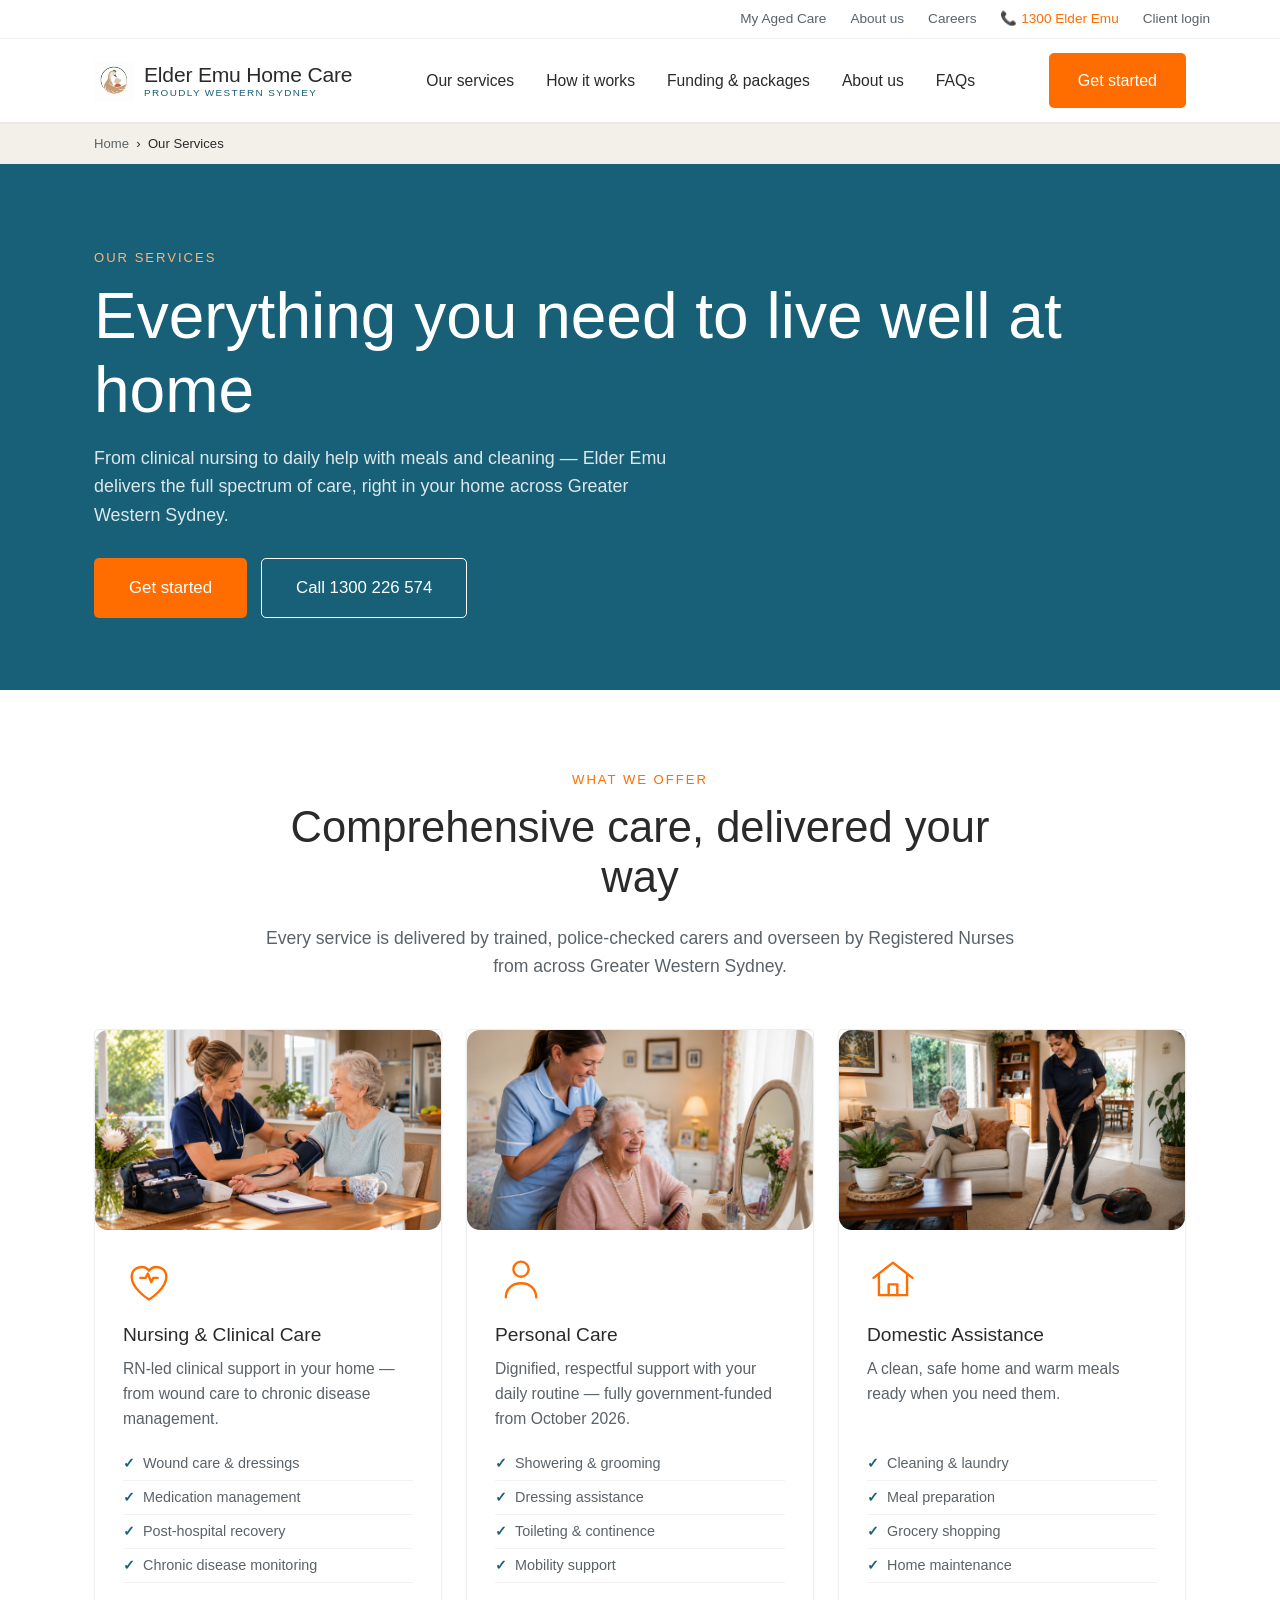
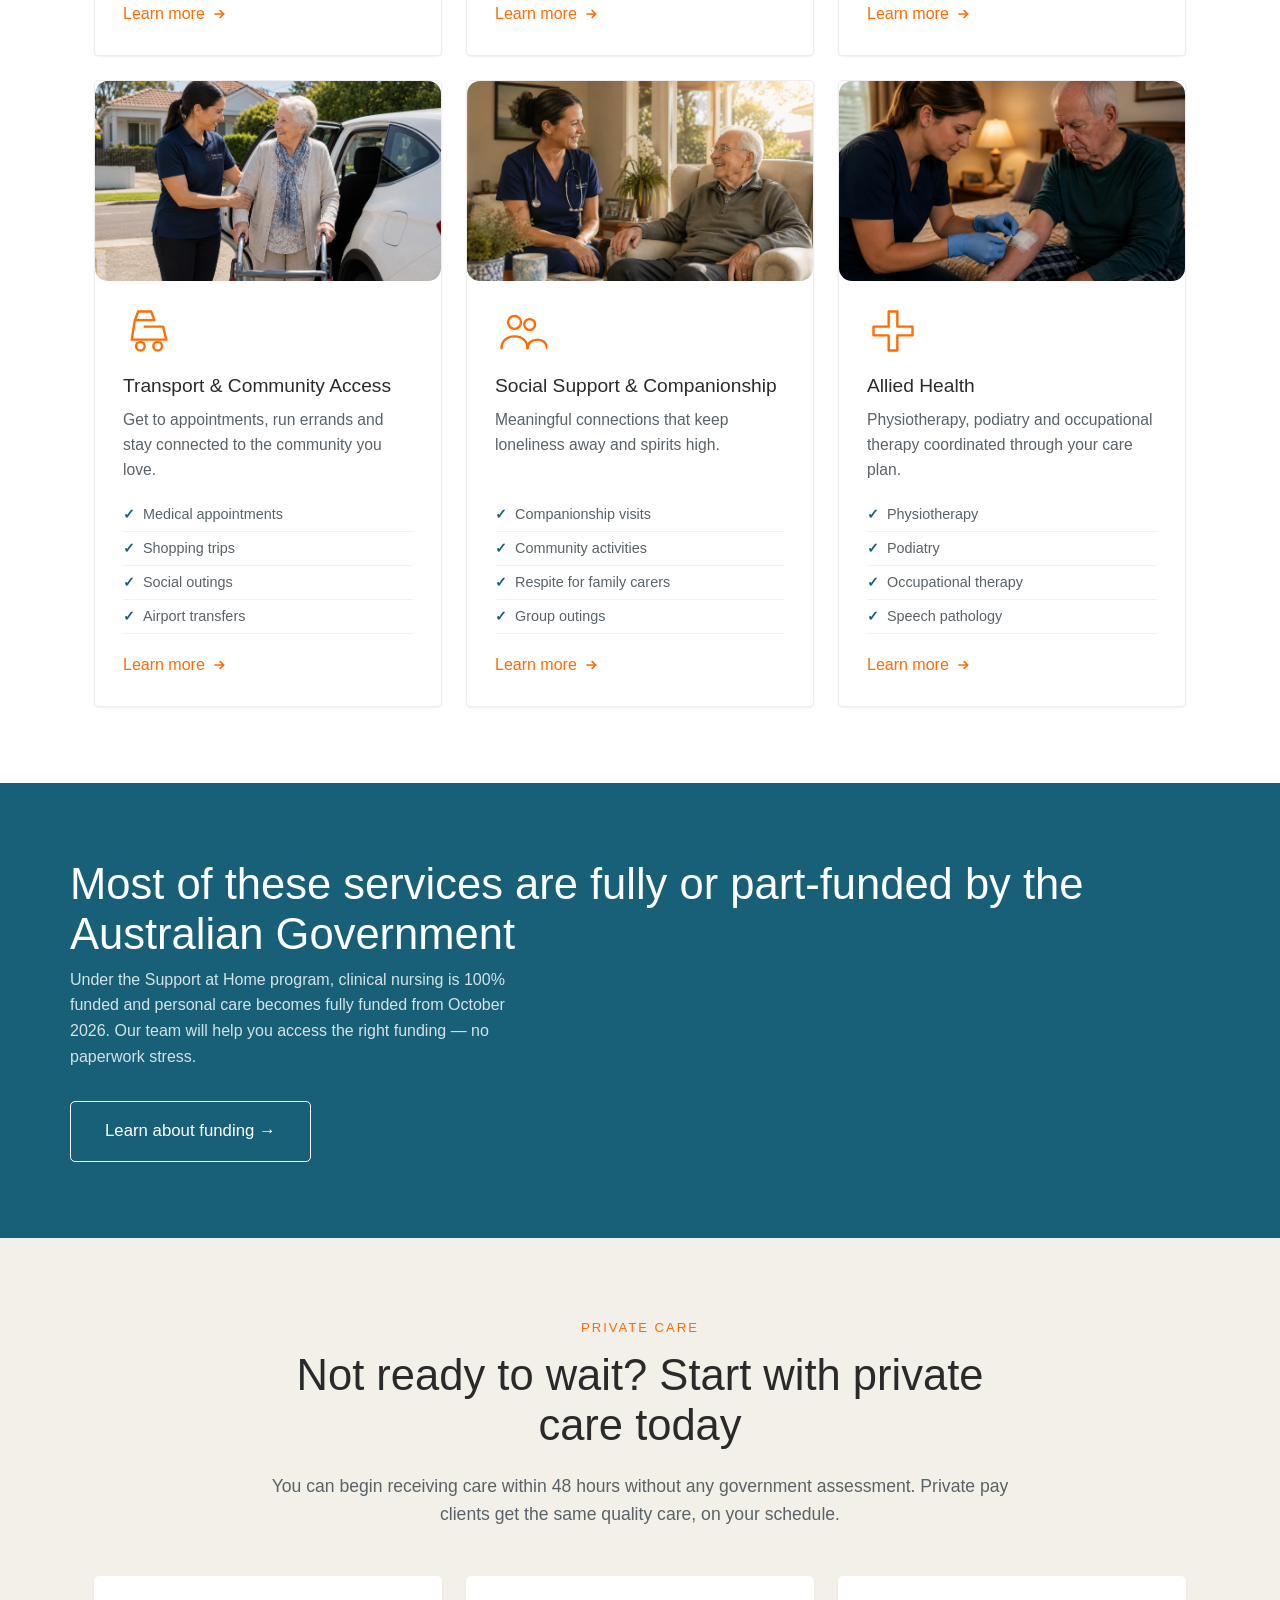
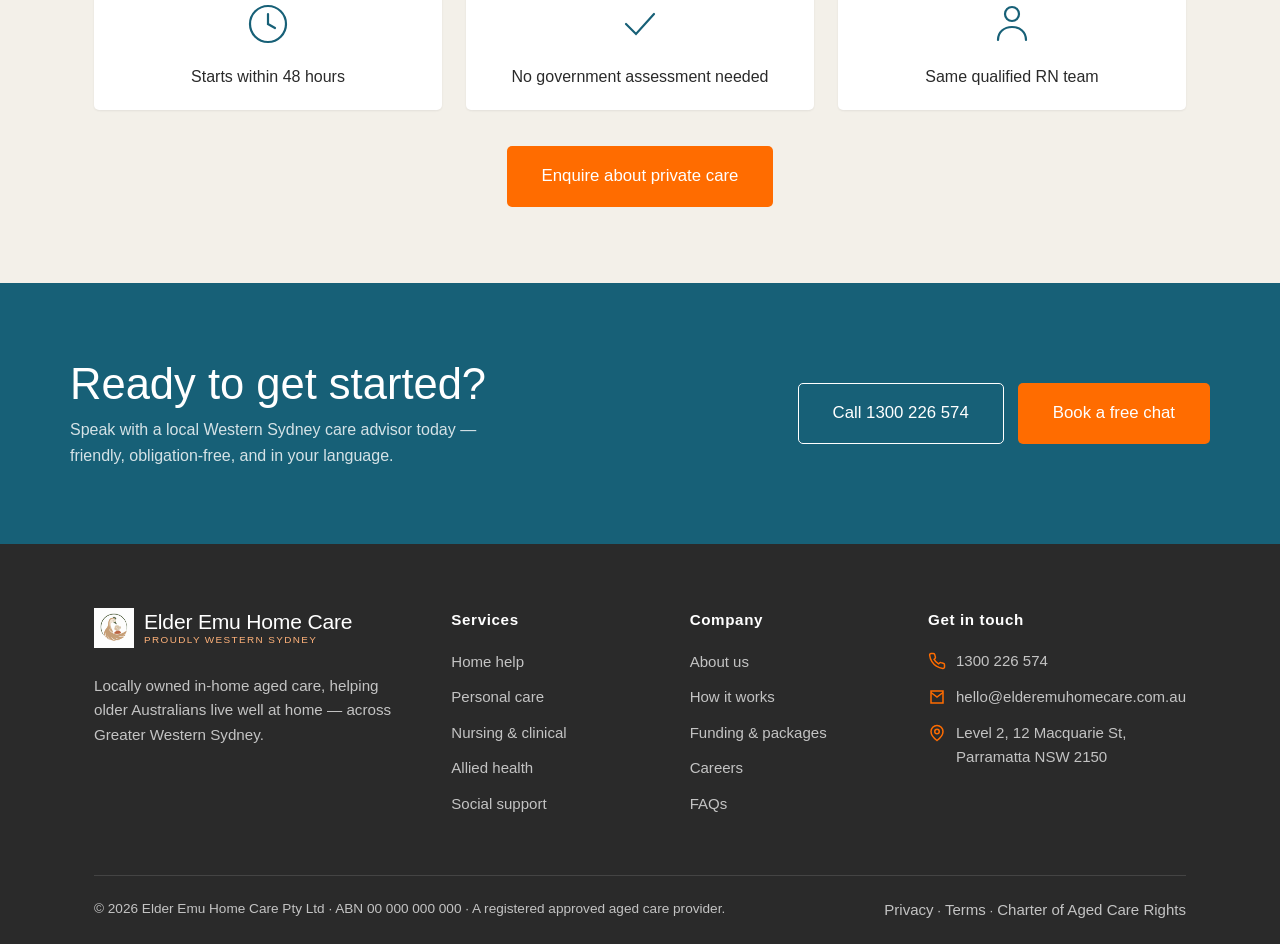
==== services.html @ 5da3f725 "main changes" ====
<!DOCTYPE html>
<html lang="en-AU">
<head>
  <meta charset="UTF-8" />
  <meta name="viewport" content="width=device-width, initial-scale=1.0" />
  <title>Home Care Services | Elder Emu Home Care Western Sydney</title>
  <meta name="description" content="Nursing, personal care, domestic assistance, transport and social support — all delivered in your home across Western Sydney by qualified carers and Registered Nurses." />
  <meta name="robots" content="index, follow" />
  <meta property="og:site_name" content="Elder Emu Home Care" />
  <meta property="og:type" content="website" />
  <meta property="og:image" content="/images/elder-emu-logo-icon-only.png" />
  <link rel="canonical" href="https://www.elderemuhomecare.com.au/services.html" />
  <link rel="preconnect" href="https://fonts.gstatic.com" crossorigin />
  <link rel="stylesheet" href="styles.css" />
  <link rel="icon" href="images/Elder Emu Logo.jpg" type="image/jpeg" />
</head>
<body>

  <!-- Header -->
  <header class="header" id="header">
    <div class="header__top">
      <div class="container header__top-inner">
        <a href="funding.html">My Aged Care</a>
        <a href="about.html">About us</a>
        <a href="careers.html">Careers</a>
        <a href="tel:1300226574" class="header__phone">📞 1300 Elder Emu</a>
        <a href="contact.html">Client login</a>
      </div>
    </div>
    <div class="container">
      <nav class="navbar" aria-label="Primary">
        <a href="index.html" class="logo" aria-label="Elder Emu Home Care home">
          <img src="images/Elder Emu Logo.jpg" alt="Elder Emu Home Care logo" class="logo__img" style="height:40px" />
          <span class="logo__text">
            <span class="logo__name">Elder Emu Home Care</span>
            <span class="logo__tag">Proudly Western Sydney</span>
          </span>
        </a>
        <ul class="nav-links">
          <li><a href="services.html">Our services</a></li>
          <li><a href="index.html#how">How it works</a></li>
          <li><a href="funding.html">Funding &amp; packages</a></li>
          <li><a href="about.html">About us</a></li>
          <li><a href="index.html#faq">FAQs</a></li>
        </ul>
        <div class="nav-cta">
          <a href="contact.html" class="btn btn-primary">Get started</a>
          <button class="nav-toggle" id="navToggle" aria-label="Menu" aria-expanded="false">
            <span></span><span></span><span></span>
          </button>
        </div>
      </nav>
    </div>
  </header>

  <!-- Breadcrumb -->
  <div class="breadcrumb">
    <div class="container">
      <a href="index.html">Home</a> &nbsp;›&nbsp; <span>Our Services</span>
    </div>
  </div>

  <!-- Hero -->
  <section class="page-hero">
    <div class="container">
      <div class="reveal">
        <span class="eyebrow">Our Services</span>
        <h1>Everything you need to live well at home</h1>
        <p>From clinical nursing to daily help with meals and cleaning — Elder Emu delivers the full spectrum of care, right in your home across Greater Western Sydney.</p>
        <div class="hero__actions">
          <a href="contact.html" class="btn btn-primary btn-lg">Get started</a>
          <a href="tel:1300226574" class="btn btn-ghost-light btn-lg">Call 1300 226 574</a>
        </div>
      </div>
    </div>
  </section>

  <!-- Service Cards -->
  <section class="section" id="services">
    <div class="container">
      <div class="section__head reveal">
        <span class="eyebrow">What we offer</span>
        <h2>Comprehensive care, delivered your way</h2>
        <p>Every service is delivered by trained, police-checked carers and overseen by Registered Nurses from across Greater Western Sydney.</p>
      </div>
      <div class="cards">

        <!-- Card 1: Nursing -->
        <div class="card card--service reveal">
          <img src="images/RN taking BP.jpg" alt="Registered Nurse checking blood pressure of elderly woman in her kitchen" class="card__image" loading="lazy" />
          <div class="card__body">
            <svg class="card__icon" viewBox="0 0 48 48" fill="none" stroke="currentColor" stroke-width="2.2" stroke-linecap="round" stroke-linejoin="round"><path d="M24 42s-16-9.6-16-21a9 9 0 0 1 16-5.6A9 9 0 0 1 40 21c0 11.4-16 21-16 21z"/><path d="M16 22h5l2-4 3 8 2-4h4"/></svg>
            <h4>Nursing &amp; Clinical Care</h4>
            <p>RN-led clinical support in your home — from wound care to chronic disease management.</p>
            <ul class="card__bullets">
              <li>Wound care &amp; dressings</li>
              <li>Medication management</li>
              <li>Post-hospital recovery</li>
              <li>Chronic disease monitoring</li>
            </ul>
            <a href="nursing-care.html" class="card__link">Learn more <svg viewBox="0 0 24 24" fill="none" stroke="currentColor" stroke-width="2.5"><path d="M5 12h14M13 6l6 6-6 6"/></svg></a>
          </div>
        </div>

        <!-- Card 2: Personal Care -->
        <div class="card card--service reveal">
          <img src="images/careworker combing elder hair.jpg" alt="Care worker gently grooming elderly woman's hair" class="card__image" loading="lazy" />
          <div class="card__body">
            <svg class="card__icon" viewBox="0 0 48 48" fill="none" stroke="currentColor" stroke-width="2.2" stroke-linecap="round" stroke-linejoin="round"><circle cx="24" cy="14" r="7"/><path d="M10 40c0-8 6-13 14-13s14 5 14 13"/></svg>
            <h4>Personal Care</h4>
            <p>Dignified, respectful support with your daily routine — fully government-funded from October 2026.</p>
            <ul class="card__bullets">
              <li>Showering &amp; grooming</li>
              <li>Dressing assistance</li>
              <li>Toileting &amp; continence</li>
              <li>Mobility support</li>
            </ul>
            <a href="personal-care.html" class="card__link">Learn more <svg viewBox="0 0 24 24" fill="none" stroke="currentColor" stroke-width="2.5"><path d="M5 12h14M13 6l6 6-6 6"/></svg></a>
          </div>
        </div>

        <!-- Card 3: Domestic -->
        <div class="card card--service reveal">
          <img src="images/careworker vacuumming.jpg" alt="Care worker preparing a meal in the kitchen for an elderly client" class="card__image" loading="lazy" />
          <div class="card__body">
            <svg class="card__icon" viewBox="0 0 48 48" fill="none" stroke="currentColor" stroke-width="2.2" stroke-linecap="round" stroke-linejoin="round"><path d="M6 22L24 8l18 14"/><path d="M11 19v19h26V19"/><path d="M20 38V28h8v10"/></svg>
            <h4>Domestic Assistance</h4>
            <p>A clean, safe home and warm meals ready when you need them.</p>
            <ul class="card__bullets">
              <li>Cleaning &amp; laundry</li>
              <li>Meal preparation</li>
              <li>Grocery shopping</li>
              <li>Home maintenance</li>
            </ul>
            <a href="everyday-living.html" class="card__link">Learn more <svg viewBox="0 0 24 24" fill="none" stroke="currentColor" stroke-width="2.5"><path d="M5 12h14M13 6l6 6-6 6"/></svg></a>
          </div>
        </div>

        <!-- Card 4: Transport -->
        <div class="card card--service reveal">
          <img src="images/careworker helping elder out of car.jpg" alt="Care worker helping elderly man out of a car for an appointment" class="card__image" loading="lazy" />
          <div class="card__body">
            <svg class="card__icon" viewBox="0 0 48 48" fill="none" stroke="currentColor" stroke-width="2.2" stroke-linecap="round" stroke-linejoin="round"><path d="M14 6h12l3 8H11z"/><circle cx="16" cy="38" r="4"/><circle cx="32" cy="38" r="4"/><path d="M11 14l-3 18h32l-3-12H20"/></svg>
            <h4>Transport &amp; Community Access</h4>
            <p>Get to appointments, run errands and stay connected to the community you love.</p>
            <ul class="card__bullets">
              <li>Medical appointments</li>
              <li>Shopping trips</li>
              <li>Social outings</li>
              <li>Airport transfers</li>
            </ul>
            <a href="services.html#transport" class="card__link">Learn more <svg viewBox="0 0 24 24" fill="none" stroke="currentColor" stroke-width="2.5"><path d="M5 12h14M13 6l6 6-6 6"/></svg></a>
          </div>
        </div>

        <!-- Card 5: Social Support -->
        <div class="card card--service reveal">
          <img src="images/RN consulting.jpg" alt="Care worker and elderly man sitting together on a park bench chatting" class="card__image" loading="lazy" />
          <div class="card__body">
            <svg class="card__icon" viewBox="0 0 48 48" fill="none" stroke="currentColor" stroke-width="2.2" stroke-linecap="round" stroke-linejoin="round"><circle cx="18" cy="16" r="6"/><circle cx="32" cy="18" r="5"/><path d="M6 40c0-7 5-11 12-11s12 4 12 11"/><path d="M30 40c0-5 4-8 9-8s9 3 9 8"/></svg>
            <h4>Social Support &amp; Companionship</h4>
            <p>Meaningful connections that keep loneliness away and spirits high.</p>
            <ul class="card__bullets">
              <li>Companionship visits</li>
              <li>Community activities</li>
              <li>Respite for family carers</li>
              <li>Group outings</li>
            </ul>
            <a href="social-support.html" class="card__link">Learn more <svg viewBox="0 0 24 24" fill="none" stroke="currentColor" stroke-width="2.5"><path d="M5 12h14M13 6l6 6-6 6"/></svg></a>
          </div>
        </div>

        <!-- Card 6: Allied Health -->
        <div class="card card--service reveal">
          <img src="images/RN changing bandage.jpg" alt="Nurse providing wound care as part of allied health services" class="card__image" loading="lazy" />
          <div class="card__body">
            <svg class="card__icon" viewBox="0 0 48 48" fill="none" stroke="currentColor" stroke-width="2.2" stroke-linecap="round" stroke-linejoin="round"><path d="M20 6h8v14h14v8H28v14h-8V28H6v-8h14z"/></svg>
            <h4>Allied Health</h4>
            <p>Physiotherapy, podiatry and occupational therapy coordinated through your care plan.</p>
            <ul class="card__bullets">
              <li>Physiotherapy</li>
              <li>Podiatry</li>
              <li>Occupational therapy</li>
              <li>Speech pathology</li>
            </ul>
            <a href="services.html#allied" class="card__link">Learn more <svg viewBox="0 0 24 24" fill="none" stroke="currentColor" stroke-width="2.5"><path d="M5 12h14M13 6l6 6-6 6"/></svg></a>
          </div>
        </div>

      </div>
    </div>
  </section>

  <!-- Funding Callout Band -->
  <section class="cta-band" id="transport">
    <div class="section container cta-band__inner">
      <div class="reveal">
        <h2>Most of these services are fully or part-funded by the Australian Government</h2>
        <p>Under the Support at Home program, clinical nursing is 100% funded and personal care becomes fully funded from October 2026. Our team will help you access the right funding — no paperwork stress.</p>
      </div>
      <div class="cta-band__actions reveal">
        <a href="funding.html" class="btn btn-ghost-light btn-lg">Learn about funding →</a>
      </div>
    </div>
  </section>

  <!-- Private Pay Section -->
  <section class="section section--soft" id="allied">
    <div class="container">
      <div class="section__head reveal">
        <span class="eyebrow">Private Care</span>
        <h2>Not ready to wait? Start with private care today</h2>
        <p>You can begin receiving care within 48 hours without any government assessment. Private pay clients get the same quality care, on your schedule.</p>
      </div>
      <div class="private-cols reveal">
        <div class="private-col">
          <svg class="feature__icon" viewBox="0 0 48 48" fill="none" stroke="currentColor" stroke-width="2.2" stroke-linecap="round"><circle cx="24" cy="24" r="18"/><path d="M24 14v10l7 4"/></svg>
          <h4>Starts within 48 hours</h4>
        </div>
        <div class="private-col">
          <svg class="feature__icon" viewBox="0 0 48 48" fill="none" stroke="currentColor" stroke-width="2.2" stroke-linecap="round"><path d="M10 24l10 10 18-20"/></svg>
          <h4>No government assessment needed</h4>
        </div>
        <div class="private-col">
          <svg class="feature__icon" viewBox="0 0 48 48" fill="none" stroke="currentColor" stroke-width="2.2" stroke-linecap="round"><circle cx="24" cy="14" r="7"/><path d="M10 40c0-8 6-13 14-13s14 5 14 13"/></svg>
          <h4>Same qualified RN team</h4>
        </div>
      </div>
      <div class="text-center reveal">
        <a href="contact.html" class="btn btn-primary btn-lg">Enquire about private care</a>
      </div>
    </div>
  </section>

  <!-- CTA Band -->
  <section class="cta-band">
    <div class="section container cta-band__inner">
      <div class="reveal">
        <h2>Ready to get started?</h2>
        <p>Speak with a local Western Sydney care advisor today — friendly, obligation-free, and in your language.</p>
      </div>
      <div class="cta-band__actions reveal">
        <a href="tel:1300226574" class="btn btn-ghost-light btn-lg">Call 1300 226 574</a>
        <a href="contact.html" class="btn btn-primary btn-lg">Book a free chat</a>
      </div>
    </div>
  </section>

  <!-- Footer -->
  <footer class="footer">
    <div class="container">
      <div class="footer__grid">
        <div class="footer__brand">
          <a href="index.html" class="logo">
            <img src="images/Elder Emu Logo.jpg" alt="Elder Emu Home Care logo" class="logo__img" style="height:40px" />
            <span class="logo__text"><span class="logo__name">Elder Emu Home Care</span><span class="logo__tag" style="color:#ffb27a">Proudly Western Sydney</span></span>
          </a>
          <p>Locally owned in-home aged care, helping older Australians live well at home — across Greater Western Sydney.</p>
        </div>
        <div>
          <h5>Services</h5>
          <ul>
            <li><a href="everyday-living.html">Home help</a></li>
            <li><a href="personal-care.html">Personal care</a></li>
            <li><a href="nursing-care.html">Nursing &amp; clinical</a></li>
            <li><a href="services.html#allied">Allied health</a></li>
            <li><a href="social-support.html">Social support</a></li>
          </ul>
        </div>
        <div>
          <h5>Company</h5>
          <ul>
            <li><a href="about.html">About us</a></li>
            <li><a href="index.html#how">How it works</a></li>
            <li><a href="funding.html">Funding &amp; packages</a></li>
            <li><a href="careers.html">Careers</a></li>
            <li><a href="index.html#faq">FAQs</a></li>
          </ul>
        </div>
        <div>
          <h5>Get in touch</h5>
          <div class="footer__contact-item"><svg viewBox="0 0 24 24" fill="none" stroke="currentColor" stroke-width="2"><path d="M22 16.9v3a2 2 0 0 1-2.2 2 19.8 19.8 0 0 1-8.6-3 19.5 19.5 0 0 1-6-6 19.8 19.8 0 0 1-3-8.6A2 2 0 0 1 4.1 2h3a2 2 0 0 1 2 1.7c.1 1 .4 1.9.7 2.8a2 2 0 0 1-.5 2.1L8.1 9.9a16 16 0 0 0 6 6l1.3-1.3a2 2 0 0 1 2.1-.4c.9.3 1.8.6 2.8.7a2 2 0 0 1 1.7 2z"/></svg> <a href="tel:1300226574">1300 226 574</a></div>
          <div class="footer__contact-item"><svg viewBox="0 0 24 24" fill="none" stroke="currentColor" stroke-width="2"><path d="M4 4h16v16H4z"/><path d="m4 6 8 6 8-6"/></svg> hello@elderemuhomecare.com.au</div>
          <div class="footer__contact-item"><svg viewBox="0 0 24 24" fill="none" stroke="currentColor" stroke-width="2"><path d="M20 10c0 6-8 12-8 12s-8-6-8-12a8 8 0 0 1 16 0z"/><circle cx="12" cy="10" r="3"/></svg> Level 2, 12 Macquarie St, Parramatta NSW 2150</div>
        </div>
      </div>
      <div class="footer__bar">
        <span>© 2026 Elder Emu Home Care Pty Ltd · ABN 00 000 000 000 · A registered approved aged care provider.</span>
        <span><a href="#">Privacy</a> · <a href="#">Terms</a> · <a href="#">Charter of Aged Care Rights</a></span>
      </div>
    </div>
  </footer>

  <script>
    var header = document.getElementById('header');
    var toggle = document.getElementById('navToggle');
    toggle.addEventListener('click', function () {
      var open = header.classList.toggle('nav-open');
      toggle.setAttribute('aria-expanded', open);
    });
    document.querySelectorAll('.nav-links a').forEach(function (a) {
      a.addEventListener('click', function () { header.classList.remove('nav-open'); });
    });
    var io = new IntersectionObserver(function (entries) {
      entries.forEach(function (e) {
        if (e.isIntersecting) { e.target.classList.add('visible'); io.unobserve(e.target); }
      });
    }, { threshold: 0.12 });
    document.querySelectorAll('.reveal').forEach(function (el) { io.observe(el); });
  </script>
</body>
</html>
---- styles.css ----
/* ============================================================
   Banksia Home Care — Western Sydney
   Built on the australianunity design system
   Tokens: warm palette · #ff6c00 accent · #176077 brand teal
   4px grid · Gotham SSm Light type · 5px radius · expressive motion
   ============================================================ */

/* ---------- Fonts (bundled from the design system) ---------- */
@font-face {
  font-family: "Gotham SSm Light";
  src: url("../fonts/HCoGothamSSmLight-200.woff2") format("woff2"),
       url("../fonts/HCoGothamSSmLight-200.woff") format("woff");
  font-weight: 200 300;
  font-display: swap;
}
@font-face {
  font-family: "Gotham SSm";
  src: url("../fonts/HCoGothamSSm-Regular.woff2") format("woff2"),
       url("../fonts/HCoGothamSSm-Regular.woff") format("woff");
  font-weight: 400;
  font-display: swap;
}
@font-face {
  font-family: "Gotham SSm Medium";
  src: url("../fonts/HCoGothamSSmMedium-500.woff2") format("woff2"),
       url("../fonts/HCoGothamSSmMedium-500.woff") format("woff");
  font-weight: 500;
  font-display: swap;
}
@font-face {
  font-family: "Gotham SSm Bold";
  src: url("../fonts/HCoGothamSSmBold-700.woff2") format("woff2"),
       url("../fonts/HCoGothamSSmBold-700.woff") format("woff");
  font-weight: 700;
  font-display: swap;
}

/* ---------- Design tokens ---------- */
:root {
  --background: #ffffff;
  --text-primary: #2a2a2a;
  --text-muted: #5a6268;
  --accent: #ff6c00;          /* brand orange — CTAs, links, focus */
  --accent-hover: #b03b00;    /* extracted link-hover shade */
  --brand-teal: #176077;      /* brand secondary (from palette) */
  --brand-teal-dark: #104a5b;
  --sandstone: #d0ccbf;       /* warm surface */
  --sandstone-tint: #f3f0e9;  /* lightest warm surface */
  --surface-soft: #ececec;
  --success: #2dcb48;

  --font-display: "Gotham SSm Light", "Helvetica Neue", Arial, sans-serif;
  --font-body: "Gotham SSm", "Helvetica Neue", Arial, sans-serif;
  --font-medium: "Gotham SSm Medium", "Helvetica Neue", Arial, sans-serif;
  --font-bold: "Gotham SSm Bold", "Helvetica Neue", Arial, sans-serif;

  --radius: 5px;
  --radius-lg: 13px;
  --container: 1140px;

  --shadow-flat: 0 1px 2px rgba(42, 42, 42, .075);
  --shadow-raised: 0 4px 18px rgba(42, 42, 42, .12);
  --shadow-float: 0 12px 40px rgba(42, 42, 42, .16);
  --shadow-focus: 0 0 0 .2rem rgba(252, 84, 0, .25);

  --ease: cubic-bezier(.4, 0, .2, 1);
}

/* ---------- Reset ---------- */
*, *::before, *::after { box-sizing: border-box; }
html { scroll-behavior: smooth; }
body {
  margin: 0;
  font-family: var(--font-body);
  font-size: 16px;
  line-height: 1.6;
  color: var(--text-primary);
  background: var(--background);
  -webkit-font-smoothing: antialiased;
}
img { max-width: 100%; display: block; }
a { color: var(--accent); text-decoration: none; transition: color .15s ease-in-out; }
a:hover { color: var(--accent-hover); text-decoration: underline; }
h1, h2, h3, h4 { font-family: var(--font-display); font-weight: 300; color: var(--text-primary); line-height: 1.15; margin: 0 0 .5em; }
h1 { font-size: clamp(2.4rem, 5vw, 4rem); }
h2 { font-size: clamp(1.9rem, 3.4vw, 2.9rem); }
h3 { font-size: clamp(1.3rem, 2vw, 1.7rem); }
h4 { font-size: 1.15rem; font-family: var(--font-medium); font-weight: 500; }
p { margin: 0 0 1rem; }
.container { width: 100%; max-width: var(--container); margin: 0 auto; padding: 0 24px; }
.text-center { text-align: center; }
.muted { color: var(--text-muted); }

/* ---------- Buttons ---------- */
.btn {
  display: inline-flex; align-items: center; justify-content: center; gap: 8px;
  font-family: var(--font-medium); font-weight: 500; font-size: 1rem;
  padding: 14px 28px; border-radius: var(--radius);
  border: 1px solid transparent; cursor: pointer;
  transition: color .15s ease-in-out, background-color .15s ease-in-out,
              border-color .15s ease-in-out, box-shadow .15s ease-in-out;
}
.btn:hover { text-decoration: none; }
.btn:focus-visible { outline: none; box-shadow: var(--shadow-focus); }
.btn-primary { background: var(--accent); color: #fff; }
.btn-primary:hover { background: var(--accent-hover); color: #fff; }
.btn-ghost { background: transparent; border-color: var(--text-primary); color: var(--text-primary); }
.btn-ghost:hover { background: var(--text-primary); color: #fff; }
.btn-ghost-light { background: transparent; border-color: #fff; color: #fff; }
.btn-ghost-light:hover { background: #fff; color: var(--text-primary); }
.btn-lg { padding: 16px 34px; font-size: 1.05rem; }

/* ---------- Top promo bar ---------- */
.topbar {
  background: var(--accent); color: #fff;
  font-family: var(--font-medium); font-size: .9rem;
  text-align: center; padding: 9px 16px;
}
.topbar a { color: #fff; text-decoration: underline; font-family: var(--font-bold); }
.topbar a:hover { color: #fff; opacity: .85; }

/* ---------- Header ---------- */
.header {
  position: sticky; top: 0; z-index: 1000;
  background: #fff; box-shadow: var(--shadow-flat);
}
.header__top { border-bottom: 1px solid rgba(42, 42, 42, .07); }
.header__top-inner {
  display: flex; align-items: center; justify-content: flex-end; gap: 24px;
  padding: 8px 0; font-size: .85rem;
}
.header__top-inner a { color: var(--text-muted); font-family: var(--font-medium); }
.header__top-inner a:hover { color: var(--text-primary); text-decoration: none; }
.header__phone { color: var(--accent) !important; }

.navbar { display: flex; align-items: center; justify-content: space-between; padding: 14px 0; }
.nav-links { display: flex; align-items: center; gap: 4px; list-style: none; margin: 0; padding: 0; }
.nav-links a {
  display: block; color: var(--text-primary); font-family: var(--font-medium); font-size: .98rem;
  padding: 10px 14px; border-radius: var(--radius); transition: color .15s, background .15s;
}
.nav-links a:hover { color: var(--accent); background: var(--sandstone-tint); text-decoration: none; }
.nav-cta { display: flex; align-items: center; gap: 12px; }
.nav-toggle {
  display: none; background: none; border: 0; cursor: pointer; padding: 8px;
  flex-direction: column; gap: 5px;
}
.nav-toggle span { width: 26px; height: 2px; background: var(--text-primary); transition: .3s; }

/* ---------- Logo ---------- */
.logo { display: inline-flex; align-items: center; gap: 10px; }
.logo:hover { text-decoration: none; }
.logo__mark { width: 40px; height: 40px; flex: none; }
.logo__text { display: flex; flex-direction: column; line-height: 1; }
.logo__name { font-family: var(--font-bold); font-size: 1.32rem; color: var(--text-primary); letter-spacing: -.01em; }
.logo__tag { font-family: var(--font-medium); font-size: .62rem; letter-spacing: .14em; text-transform: uppercase; color: var(--brand-teal); margin-top: 3px; }

/* ---------- Breadcrumb ---------- */
.breadcrumb { background: var(--sandstone-tint); font-size: .82rem; padding: 11px 0 10px; }
.breadcrumb a { color: var(--text-muted); }
.breadcrumb span { color: var(--text-primary); }

/* ---------- Hero ---------- */
.hero { position: relative; overflow: hidden; background: var(--sandstone-tint); }
.hero__bg {
  position: absolute; inset: 0;
  background:
    radial-gradient(120% 90% at 78% 18%, rgba(255, 108, 0, .14), transparent 55%),
    linear-gradient(120deg, #e8e2d4 0%, #d7d0c0 48%, #cfd6d3 100%);
}
.hero__bg::after {
  content: ""; position: absolute; right: -6%; bottom: -14%;
  width: 60%; height: 130%;
  background: radial-gradient(60% 60% at 60% 40%, rgba(23, 96, 119, .22), transparent 70%);
}
.hero__inner { position: relative; display: grid; grid-template-columns: 1.05fr .95fr; min-height: 480px; align-items: center; gap: 32px; }
.hero__card {
  background: rgba(42, 42, 42, .9); color: #fff;
  padding: 44px 44px 48px; border-radius: var(--radius-lg);
  box-shadow: var(--shadow-float); max-width: 520px; margin: 48px 0;
}
.hero__eyebrow { font-family: var(--font-medium); color: #ffb27a; font-size: .8rem; letter-spacing: .16em; text-transform: uppercase; margin: 0 0 18px; }
.hero__card h1 { color: #fff; margin-bottom: 14px; }
.hero__card p { color: rgba(255, 255, 255, .82); font-size: 1.08rem; max-width: 40ch; }
.hero__actions { display: flex; flex-wrap: wrap; gap: 14px; margin-top: 28px; }
.hero__art { position: relative; align-self: stretch; }
.hero__art-figure {
  position: absolute; inset: 40px 0 40px 0; border-radius: var(--radius-lg);
  background:
    radial-gradient(70% 70% at 30% 25%, rgba(255,255,255,.5), transparent 60%),
    linear-gradient(160deg, #f0c9a3 0%, #c98a52 60%, #176077 100%);
  box-shadow: var(--shadow-raised); overflow: hidden;
}
.hero__art-figure svg { position: absolute; inset: 0; width: 100%; height: 100%; }

/* ---------- Section scaffold ---------- */
.section { padding: 76px 0; }
.section--soft { background: var(--sandstone-tint); }
.section--sand { background: var(--sandstone); }
.section__head { max-width: 760px; margin: 0 auto 48px; text-align: center; }
.section__head p { color: var(--text-muted); font-size: 1.1rem; }
.eyebrow { display: inline-block; font-family: var(--font-medium); color: var(--accent); font-size: .82rem; letter-spacing: .15em; text-transform: uppercase; margin-bottom: 12px; }

/* ---------- Stat / trust bar ---------- */
.trustbar { background: var(--brand-teal); color: #fff; }
.trustbar__grid { display: grid; grid-template-columns: repeat(4, 1fr); gap: 24px; padding: 40px 0; text-align: center; }
.trust__num { font-family: var(--font-display); font-weight: 300; font-size: 2.6rem; line-height: 1; }
.trust__label { font-family: var(--font-medium); font-size: .92rem; color: rgba(255, 255, 255, .82); margin-top: 8px; }

/* ---------- Feature icon row ---------- */
.features { display: grid; grid-template-columns: repeat(4, 1fr); gap: 20px; }
.feature { text-align: center; padding: 16px; }
.feature__icon { width: 64px; height: 64px; margin: 0 auto 16px; color: var(--brand-teal); }
.feature h4 { margin-bottom: 6px; }
.feature p { color: var(--text-muted); font-size: .96rem; margin: 0; }

/* ---------- Cards (services) ---------- */
.cards { display: grid; grid-template-columns: repeat(3, 1fr); gap: 24px; }
.card {
  background: #fff; border: 1px solid rgba(42, 42, 42, .08); border-radius: var(--radius);
  padding: 28px; box-shadow: var(--shadow-flat);
  transition: transform .3s var(--ease), box-shadow .3s var(--ease), border-color .3s var(--ease);
}
.card:hover { transform: translateY(-4px); box-shadow: var(--shadow-raised); border-color: rgba(255, 108, 0, .35); }
.card__icon { width: 52px; height: 52px; margin-bottom: 18px; color: var(--accent); }
.card h4 { font-size: 1.2rem; margin-bottom: 10px; }
.card p { color: var(--text-muted); font-size: .98rem; margin-bottom: 16px; }
.card__link { font-family: var(--font-medium); display: inline-flex; align-items: center; gap: 6px; }
.card__link svg { width: 16px; height: 16px; transition: transform .2s ease; }
.card:hover .card__link svg { transform: translateX(4px); }

/* ---------- Split feature block ---------- */
.split { display: grid; grid-template-columns: 1fr 1fr; gap: 56px; align-items: center; }
.split__art {
  border-radius: var(--radius-lg); min-height: 360px;
  background: linear-gradient(150deg, #f0c9a3 0%, #176077 100%);
  box-shadow: var(--shadow-raised); position: relative; overflow: hidden;
}
.split__art svg { position: absolute; inset: 0; width: 100%; height: 100%; }
.split ul { list-style: none; margin: 18px 0 28px; padding: 0; }
.split li { display: flex; gap: 12px; align-items: flex-start; margin-bottom: 14px; font-size: 1.02rem; }
.split li svg { width: 22px; height: 22px; color: var(--success); flex: none; margin-top: 3px; }

/* ---------- Steps ---------- */
.steps { display: grid; grid-template-columns: repeat(4, 1fr); gap: 20px; counter-reset: step; }
.step {
  background: #fff; border-radius: var(--radius); padding: 28px 24px;
  box-shadow: var(--shadow-flat); border-top: 4px solid var(--accent);
}
.step__num {
  width: 44px; height: 44px; border-radius: 50%; background: var(--sandstone-tint);
  color: var(--brand-teal); font-family: var(--font-bold); font-size: 1.2rem;
  display: flex; align-items: center; justify-content: center; margin-bottom: 16px;
}
.step h4 { margin-bottom: 8px; }
.step p { color: var(--text-muted); font-size: .95rem; margin: 0; }

/* ---------- Funding band ---------- */
.funding__inner {
  background: #fff; border-radius: var(--radius-lg); padding: 48px;
  box-shadow: var(--shadow-raised); display: grid; grid-template-columns: 1.1fr .9fr;
  gap: 48px; align-items: center;
}
.funding__art { display: flex; align-items: center; justify-content: center; }
.funding__art svg { width: 100%; max-width: 300px; }

/* ---------- Testimonial ---------- */
.testimonial { background: var(--text-primary); color: #fff; text-align: center; }
.testimonial blockquote {
  font-family: var(--font-display); font-weight: 300;
  font-size: clamp(1.5rem, 3vw, 2.3rem); line-height: 1.3; max-width: 820px;
  margin: 0 auto 28px;
}
.testimonial__by { font-family: var(--font-medium); color: #ffb27a; }
.testimonial__by span { display: block; color: rgba(255, 255, 255, .65); font-family: var(--font-body); font-size: .95rem; margin-top: 4px; }
.stars { color: var(--accent); font-size: 1.4rem; letter-spacing: 4px; margin-bottom: 24px; }

/* ---------- CTA band ---------- */
.cta-band { background: var(--brand-teal); color: #fff; }
.cta-band__inner { display: flex; align-items: center; justify-content: space-between; gap: 32px; flex-wrap: wrap; }
.cta-band h2 { color: #fff; margin: 0; }
.cta-band p { color: rgba(255, 255, 255, .82); margin: 8px 0 0; max-width: 52ch; }
.cta-band__actions { display: flex; gap: 14px; flex-wrap: wrap; }

/* ---------- FAQ ---------- */
.faq { max-width: 820px; margin: 0 auto; }
.faq__item { border-bottom: 1px solid rgba(42, 42, 42, .12); }
.faq__q {
  width: 100%; background: none; border: 0; cursor: pointer;
  display: flex; align-items: center; justify-content: space-between; gap: 16px;
  padding: 22px 4px; text-align: left;
  font-family: var(--font-medium); font-size: 1.12rem; color: var(--text-primary);
}
.faq__q:hover { color: var(--accent); }
.faq__q svg { width: 20px; height: 20px; flex: none; transition: transform .3s var(--ease); color: var(--accent); }
.faq__item.open .faq__q svg { transform: rotate(45deg); }
.faq__a { max-height: 0; overflow: hidden; transition: max-height .35s var(--ease); }
.faq__a p { color: var(--text-muted); padding: 0 4px 22px; margin: 0; }

/* ---------- Footer ---------- */
.footer { background: var(--text-primary); color: rgba(255, 255, 255, .72); padding: 64px 0 0; }
.footer__grid { display: grid; grid-template-columns: 1.6fr 1fr 1fr 1fr; gap: 40px; padding-bottom: 48px; }
.footer__brand .logo__name { color: #fff; }
.footer__brand p { font-size: .95rem; margin-top: 18px; max-width: 38ch; }
.footer h5 { color: #fff; font-family: var(--font-medium); font-size: .95rem; letter-spacing: .04em; margin: 0 0 16px; }
.footer ul { list-style: none; margin: 0; padding: 0; }
.footer li { margin-bottom: 10px; }
.footer a { color: rgba(255, 255, 255, .72); font-size: .94rem; }
.footer a:hover { color: #fff; text-decoration: none; }
.footer__contact-item { display: flex; gap: 10px; align-items: flex-start; margin-bottom: 12px; font-size: .94rem; }
.footer__contact-item svg { width: 18px; height: 18px; color: var(--accent); flex: none; margin-top: 3px; }
.footer__bar { border-top: 1px solid rgba(255, 255, 255, .12); padding: 22px 0; display: flex; justify-content: space-between; flex-wrap: wrap; gap: 12px; font-size: .85rem; }
.footer__bar a { color: rgba(255, 255, 255, .72); }

/* ---------- Scroll reveal ---------- */
.reveal { opacity: 0; transform: translateY(28px); transition: opacity .6s var(--ease), transform .6s var(--ease); }
.reveal.visible { opacity: 1; transform: translateY(0); }

/* ---------- Responsive ---------- */
@media (max-width: 991px) {
  .hero__inner { grid-template-columns: 1fr; }
  .hero__art { display: none; }
  .hero__card { margin: 36px 0; }
  .features, .cards, .steps, .trustbar__grid { grid-template-columns: repeat(2, 1fr); }
  .split, .funding__inner { grid-template-columns: 1fr; gap: 32px; }
  .footer__grid { grid-template-columns: 1fr 1fr; }
}
@media (max-width: 767px) {
  .nav-links, .header__top-inner { display: none; }
  .nav-toggle { display: flex; }
  .header.nav-open .nav-links {
    display: flex; flex-direction: column; position: absolute; top: 100%; left: 0; right: 0;
    background: #fff; padding: 16px; box-shadow: var(--shadow-raised); gap: 4px;
  }
  .header.nav-open { position: relative; }
  .section { padding: 56px 0; }
  .features, .cards, .steps, .trustbar__grid, .footer__grid { grid-template-columns: 1fr; }
  .hero__actions .btn, .cta-band__actions .btn { width: 100%; }
}

/* ---------- Page hero (inner pages) ---------- */
.page-hero {
  position: relative; overflow: hidden;
  background: var(--brand-teal); color: #fff;
  padding: 80px 0 72px;
}
.page-hero--image {
  background-size: cover; background-position: center;
}
.page-hero--image::before {
  content: ""; position: absolute; inset: 0;
  background: rgba(23,96,119,.88);
}
.page-hero .container { position: relative; z-index: 1; }
.page-hero h1 { color: #fff; margin-bottom: 16px; }
.page-hero p { color: rgba(255,255,255,.85); font-size: 1.12rem; max-width: 60ch; }
.page-hero .eyebrow { color: #ffb27a; }
.page-hero .hero__actions { display: flex; flex-wrap: wrap; gap: 14px; margin-top: 28px; }

/* Page hero split variant */
.page-hero .split { gap: 48px; }
.page-hero .split__img {
  border-radius: var(--radius-lg);
  box-shadow: var(--shadow-raised);
  object-fit: cover; width: 100%; height: 100%;
  min-height: 340px;
}

/* ---------- Service detail grid ---------- */
.service-grid {
  display: grid; grid-template-columns: repeat(4, 1fr);
  gap: 24px;
}
.service-grid__item {
  background: #fff; border-radius: var(--radius);
  padding: 28px 24px; box-shadow: var(--shadow-flat);
  border-top: 3px solid var(--brand-teal);
  transition: transform .3s var(--ease), box-shadow .3s var(--ease);
}
.service-grid__item:hover {
  transform: translateY(-3px); box-shadow: var(--shadow-raised);
}
.service-grid__item .feature__icon {
  width: 48px; height: 48px; margin: 0 0 14px;
}
.service-grid__item h4 { margin-bottom: 8px; font-size: 1.05rem; }
.service-grid__item p { color: var(--text-muted); font-size: .93rem; margin: 0; }

/* 3-col variant */
.service-grid--3 { grid-template-columns: repeat(3, 1fr); }

/* 2-col variant */
.service-grid--2 { grid-template-columns: repeat(2, 1fr); }

/* ---------- Service cards (enhanced with image) ---------- */
.card--service { display: flex; flex-direction: column; padding: 0; overflow: hidden; }
.card--service .card__image {
  width: 100%; height: 200px; object-fit: cover;
  border-radius: var(--radius-lg);
}
.card--service .card__body { padding: 24px 28px 28px; flex: 1; display: flex; flex-direction: column; }
.card--service .card__body p { flex: 1; }
.card--service .card__bullets {
  list-style: none; margin: 0 0 18px; padding: 0;
}
.card--service .card__bullets li {
  font-size: .9rem; color: var(--text-muted);
  padding: 5px 0; border-bottom: 1px solid rgba(42,42,42,.06);
  display: flex; align-items: center; gap: 8px;
}
.card--service .card__bullets li::before {
  content: "✓"; color: var(--brand-teal); font-weight: 700; font-size: .85rem;
}

/* ---------- Notice / callout boxes ---------- */
.notice {
  border-radius: var(--radius-lg);
  padding: 32px 36px;
  margin: 0;
}
.notice--teal {
  background: var(--brand-teal); color: #fff;
}
.notice--teal h3, .notice--teal h4 { color: #fff; }
.notice--teal p { color: rgba(255,255,255,.88); }
.notice--orange {
  background: #fff; border-left: 5px solid var(--accent);
  box-shadow: var(--shadow-raised);
}
.notice--orange h4 { color: var(--accent); }

/* ---------- Funding level cards ---------- */
.funding-levels {
  display: grid; grid-template-columns: repeat(4, 1fr);
  gap: 16px;
}
.funding-level {
  background: #fff; border-radius: var(--radius);
  padding: 22px 20px; box-shadow: var(--shadow-flat);
  border-top: 3px solid var(--brand-teal);
  text-align: center;
  transition: transform .3s var(--ease), box-shadow .3s var(--ease);
}
.funding-level:hover {
  transform: translateY(-3px); box-shadow: var(--shadow-raised);
}
.funding-level__num {
  font-family: var(--font-bold); font-size: 1.1rem;
  color: var(--brand-teal); margin-bottom: 4px;
}
.funding-level__amount {
  font-family: var(--font-display); font-size: 1.5rem;
  color: var(--text-primary); line-height: 1.2; margin-bottom: 6px;
}
.funding-level__desc {
  font-size: .85rem; color: var(--text-muted); margin: 0;
}

/* Funding type cards */
.funding-cards { display: grid; grid-template-columns: repeat(3, 1fr); gap: 24px; }
.funding-card {
  background: #fff; border-radius: var(--radius-lg);
  padding: 36px 32px; box-shadow: var(--shadow-raised);
  position: relative; overflow: hidden;
  border: 2px solid transparent;
  transition: border-color .3s var(--ease), transform .3s var(--ease);
}
.funding-card:hover { transform: translateY(-4px); border-color: var(--accent); }
.funding-card .badge {
  position: absolute; top: 16px; right: 16px;
  background: var(--accent); color: #fff;
  font-family: var(--font-bold); font-size: .7rem;
  letter-spacing: .08em; text-transform: uppercase;
  padding: 5px 12px; border-radius: 20px;
}
.funding-card .feature__icon {
  width: 52px; height: 52px; margin: 0 0 18px; color: var(--brand-teal);
}
.funding-card h3 { font-size: 1.3rem; margin-bottom: 12px; }
.funding-card p { color: var(--text-muted); font-size: .96rem; }

/* ---------- Team cards ---------- */
.team-grid { display: grid; grid-template-columns: repeat(4, 1fr); gap: 28px; }
.team-card {
  text-align: center; background: #fff;
  border-radius: var(--radius-lg); padding: 36px 24px;
  box-shadow: var(--shadow-flat);
  transition: transform .3s var(--ease), box-shadow .3s var(--ease);
}
.team-card:hover { transform: translateY(-4px); box-shadow: var(--shadow-raised); }
.team-card__avatar {
  width: 110px; height: 110px; border-radius: 50%;
  margin: 0 auto 20px;
  background: linear-gradient(135deg, var(--sandstone) 0%, var(--brand-teal) 100%);
  display: flex; align-items: center; justify-content: center;
  font-size: 2.5rem; color: #fff; font-family: var(--font-display);
}
.team-card h4 { margin-bottom: 4px; }
.team-card__role {
  font-family: var(--font-medium); font-size: .85rem;
  color: var(--accent); text-transform: uppercase;
  letter-spacing: .08em; margin-bottom: 14px;
}
.team-card p { color: var(--text-muted); font-size: .92rem; margin: 0; }

/* ---------- Values row ---------- */
.values-grid { display: grid; grid-template-columns: repeat(5, 1fr); gap: 20px; }
.value-item { text-align: center; padding: 20px 12px; }
.value-item .feature__icon { width: 56px; height: 56px; margin: 0 auto 12px; color: var(--brand-teal); }
.value-item h4 { font-size: 1rem; margin-bottom: 0; }

/* ---------- Accreditation band ---------- */
.accred-bar {
  display: flex; flex-wrap: wrap; justify-content: center;
  gap: 32px; padding: 20px 0;
}
.accred-item {
  display: flex; align-items: center; gap: 10px;
  font-family: var(--font-medium); font-size: .9rem;
  color: var(--text-muted);
}
.accred-item svg { width: 28px; height: 28px; color: var(--brand-teal); flex: none; }

/* ---------- Suburb pills ---------- */
.suburb-pills {
  display: flex; flex-wrap: wrap; gap: 10px;
  justify-content: center;
}
.suburb-pill {
  background: #fff; border: 1px solid var(--sandstone);
  border-radius: 24px; padding: 8px 20px;
  font-family: var(--font-medium); font-size: .9rem;
  color: var(--text-primary);
  transition: background .2s, border-color .2s, color .2s;
}
.suburb-pill:hover {
  background: var(--brand-teal); color: #fff;
  border-color: var(--brand-teal);
}

/* ---------- Western Sydney band ---------- */
.suburb-band {
  position: relative; overflow: hidden;
  background: var(--brand-teal); color: #fff;
  text-align: center; padding: 72px 0;
}
.suburb-band--image { background-size: cover; background-position: center; }
.suburb-band--image::before {
  content: ""; position: absolute; inset: 0;
  background: rgba(23,96,119,.82);
}
.suburb-band .container { position: relative; z-index: 1; }
.suburb-band h2 { color: #fff; margin-bottom: 12px; }
.suburb-band p { color: rgba(255,255,255,.82); font-size: 1.1rem; max-width: 60ch; margin: 0 auto 28px; }

/* ---------- Contact form ---------- */
.contact-grid {
  display: grid; grid-template-columns: 1fr 1.2fr;
  gap: 48px; align-items: start;
}
.contact-info h3 { margin-bottom: 24px; }
.contact-info__item {
  display: flex; gap: 14px; align-items: flex-start;
  margin-bottom: 20px; font-size: 1rem;
}
.contact-info__item svg {
  width: 22px; height: 22px; color: var(--accent); flex: none; margin-top: 2px;
}
.contact-info__item a { color: var(--text-primary); }
.contact-info__item a:hover { color: var(--accent); }

.contact-form { background: #fff; border-radius: var(--radius-lg); padding: 40px; box-shadow: var(--shadow-raised); }
.contact-form h3 { margin-bottom: 28px; }
.form-group { margin-bottom: 20px; }
.form-group label {
  display: block; font-family: var(--font-medium); font-size: .92rem;
  margin-bottom: 6px; color: var(--text-primary);
}
.form-group label .required { color: var(--accent); }
.form-input,
.form-select,
.form-textarea {
  width: 100%; padding: 12px 16px;
  border: 1px solid var(--sandstone); border-radius: var(--radius);
  font-family: var(--font-body); font-size: .96rem;
  color: var(--text-primary); background: #fff;
  transition: border-color .2s, box-shadow .2s;
}
.form-input:focus,
.form-select:focus,
.form-textarea:focus {
  outline: none; border-color: var(--accent);
  box-shadow: var(--shadow-focus);
}
.form-textarea { resize: vertical; min-height: 120px; }
.form-select { appearance: none; cursor: pointer;
  background-image: url("data:image/svg+xml,%3Csvg xmlns='http://www.w3.org/2000/svg' viewBox='0 0 24 24' fill='none' stroke='%235a6268' stroke-width='2'%3E%3Cpath d='M6 9l6 6 6-6'/%3E%3C/svg%3E");
  background-repeat: no-repeat; background-position: right 12px center; background-size: 18px;
  padding-right: 40px;
}

/* Checkbox group */
.checkbox-group { display: flex; flex-wrap: wrap; gap: 12px; }
.checkbox-label {
  display: flex; align-items: center; gap: 8px; cursor: pointer;
  font-size: .92rem; color: var(--text-primary);
}
.checkbox-label input[type="checkbox"] {
  width: 18px; height: 18px; accent-color: var(--accent); cursor: pointer;
}

/* Map embed */
.map-embed {
  width: 100%; height: 260px; border: 0;
  border-radius: var(--radius-lg);
  box-shadow: var(--shadow-flat); margin-top: 24px;
}

/* ---------- Career role cards ---------- */
.role-cards { display: grid; grid-template-columns: repeat(3, 1fr); gap: 24px; }
.role-card {
  background: #fff; border-radius: var(--radius-lg);
  padding: 32px; box-shadow: var(--shadow-raised);
  border-left: 5px solid var(--brand-teal);
  transition: transform .3s var(--ease);
}
.role-card:hover { transform: translateY(-3px); }
.role-card h3 { font-size: 1.2rem; margin-bottom: 12px; color: var(--text-primary); }
.role-card__meta {
  display: flex; flex-wrap: wrap; gap: 12px;
  margin-bottom: 16px;
}
.role-card__tag {
  display: inline-flex; align-items: center; gap: 5px;
  font-family: var(--font-medium); font-size: .82rem;
  color: var(--brand-teal); background: rgba(23,96,119,.08);
  padding: 4px 12px; border-radius: 20px;
}
.role-card h4 { font-size: .95rem; margin-bottom: 8px; color: var(--text-muted); }
.role-card ul { list-style: none; margin: 0; padding: 0; }
.role-card li {
  font-size: .9rem; color: var(--text-muted);
  padding: 4px 0; display: flex; gap: 8px; align-items: flex-start;
}
.role-card li::before { content: "•"; color: var(--accent); font-weight: 700; }

/* ---------- Testimonial cards ---------- */
.testimonial-cards { display: grid; grid-template-columns: repeat(3, 1fr); gap: 24px; }
.testimonial-card {
  background: #fff; border-radius: var(--radius-lg);
  padding: 32px; box-shadow: var(--shadow-flat);
  border-top: 3px solid var(--accent);
}
.testimonial-card .stars { margin-bottom: 16px; font-size: 1.1rem; }
.testimonial-card blockquote {
  font-size: 1rem; line-height: 1.6;
  color: var(--text-primary); margin: 0 0 18px;
  font-family: var(--font-body);
}
.testimonial-card .testimonial__by {
  font-size: .9rem;
}

/* ---------- Testimonial background image ---------- */
.testimonial--bg {
  position: relative; background-size: cover; background-position: center;
}
.testimonial--bg::before {
  content: ""; position: absolute; inset: 0;
  background: rgba(23,96,119,.85);
}
.testimonial--bg .container { position: relative; z-index: 1; }

/* ---------- Hero image replacement ---------- */
.hero__art-figure--img {
  background-size: cover !important;
  background-position: center !important;
}
.hero__art-figure--img::after {
  content: ""; position: absolute; inset: 0;
  background: rgba(0,0,0,.15);
  border-radius: inherit;
}

/* ---------- Split with real image ---------- */
.split__img-wrap {
  border-radius: var(--radius-lg);
  overflow: hidden; box-shadow: var(--shadow-raised);
  min-height: 360px; position: relative;
}
.split__img-wrap img {
  width: 100%; height: 100%; object-fit: cover;
  position: absolute; inset: 0;
}

/* ---------- How-it-works supporting image ---------- */
.how-image {
  margin-top: 48px; border-radius: var(--radius-lg);
  overflow: hidden; box-shadow: var(--shadow-raised);
  max-height: 400px;
}
.how-image img {
  width: 100%; height: 100%; object-fit: cover;
}

/* ---------- Section background texture ---------- */
.section--textured {
  position: relative;
}
.section--textured::after {
  content: ""; position: absolute; inset: 0;
  background-image: url('images/background1.jpg');
  background-size: cover; opacity: .06;
  pointer-events: none;
}

/* ---------- Private pay columns ---------- */
.private-cols {
  display: grid; grid-template-columns: repeat(3, 1fr);
  gap: 24px; margin: 36px 0;
}
.private-col {
  text-align: center; padding: 24px;
  background: #fff; border-radius: var(--radius);
  box-shadow: var(--shadow-flat);
}
.private-col .feature__icon { width: 48px; height: 48px; margin: 0 auto 12px; color: var(--brand-teal); }
.private-col h4 { font-size: 1rem; margin-bottom: 0; }

/* ---------- Full-width quote banner ---------- */
.quote-banner {
  position: relative; overflow: hidden;
  padding: 80px 0; text-align: center;
  background-size: cover; background-position: center;
}
.quote-banner::before {
  content: ""; position: absolute; inset: 0;
  background: rgba(23,96,119,.82);
}
.quote-banner .container { position: relative; z-index: 1; }
.quote-banner blockquote {
  font-family: var(--font-display); font-weight: 300;
  font-size: clamp(1.4rem, 3vw, 2.2rem); line-height: 1.35;
  color: #fff; max-width: 700px; margin: 0 auto;
}

/* ---------- Logo image replacement ---------- */
.logo__img {
  height: 48px; width: auto; flex: none;
  object-fit: contain;
}

/* ---------- Additional responsive for new pages ---------- */
@media (max-width: 991px) {
  .service-grid { grid-template-columns: repeat(2, 1fr); }
  .funding-levels { grid-template-columns: repeat(2, 1fr); }
  .funding-cards { grid-template-columns: 1fr; }
  .team-grid { grid-template-columns: repeat(2, 1fr); }
  .values-grid { grid-template-columns: repeat(3, 1fr); }
  .contact-grid { grid-template-columns: 1fr; }
  .role-cards { grid-template-columns: 1fr; }
  .testimonial-cards { grid-template-columns: 1fr; }
  .page-hero .split { grid-template-columns: 1fr; }
  .private-cols { grid-template-columns: 1fr; }
}

@media (max-width: 767px) {
  .service-grid { grid-template-columns: 1fr; }
  .funding-levels { grid-template-columns: 1fr; }
  .team-grid { grid-template-columns: 1fr; }
  .values-grid { grid-template-columns: repeat(2, 1fr); }
  .page-hero { padding: 56px 0 48px; }
  .suburb-pills { gap: 8px; }
  .suburb-pill { padding: 6px 14px; font-size: .82rem; }
}

@media (prefers-reduced-motion: reduce) {
  * { animation-duration: .01ms !important; transition-duration: .01ms !important; scroll-behavior: auto !important; }
  .reveal { opacity: 1; transform: none; }
}
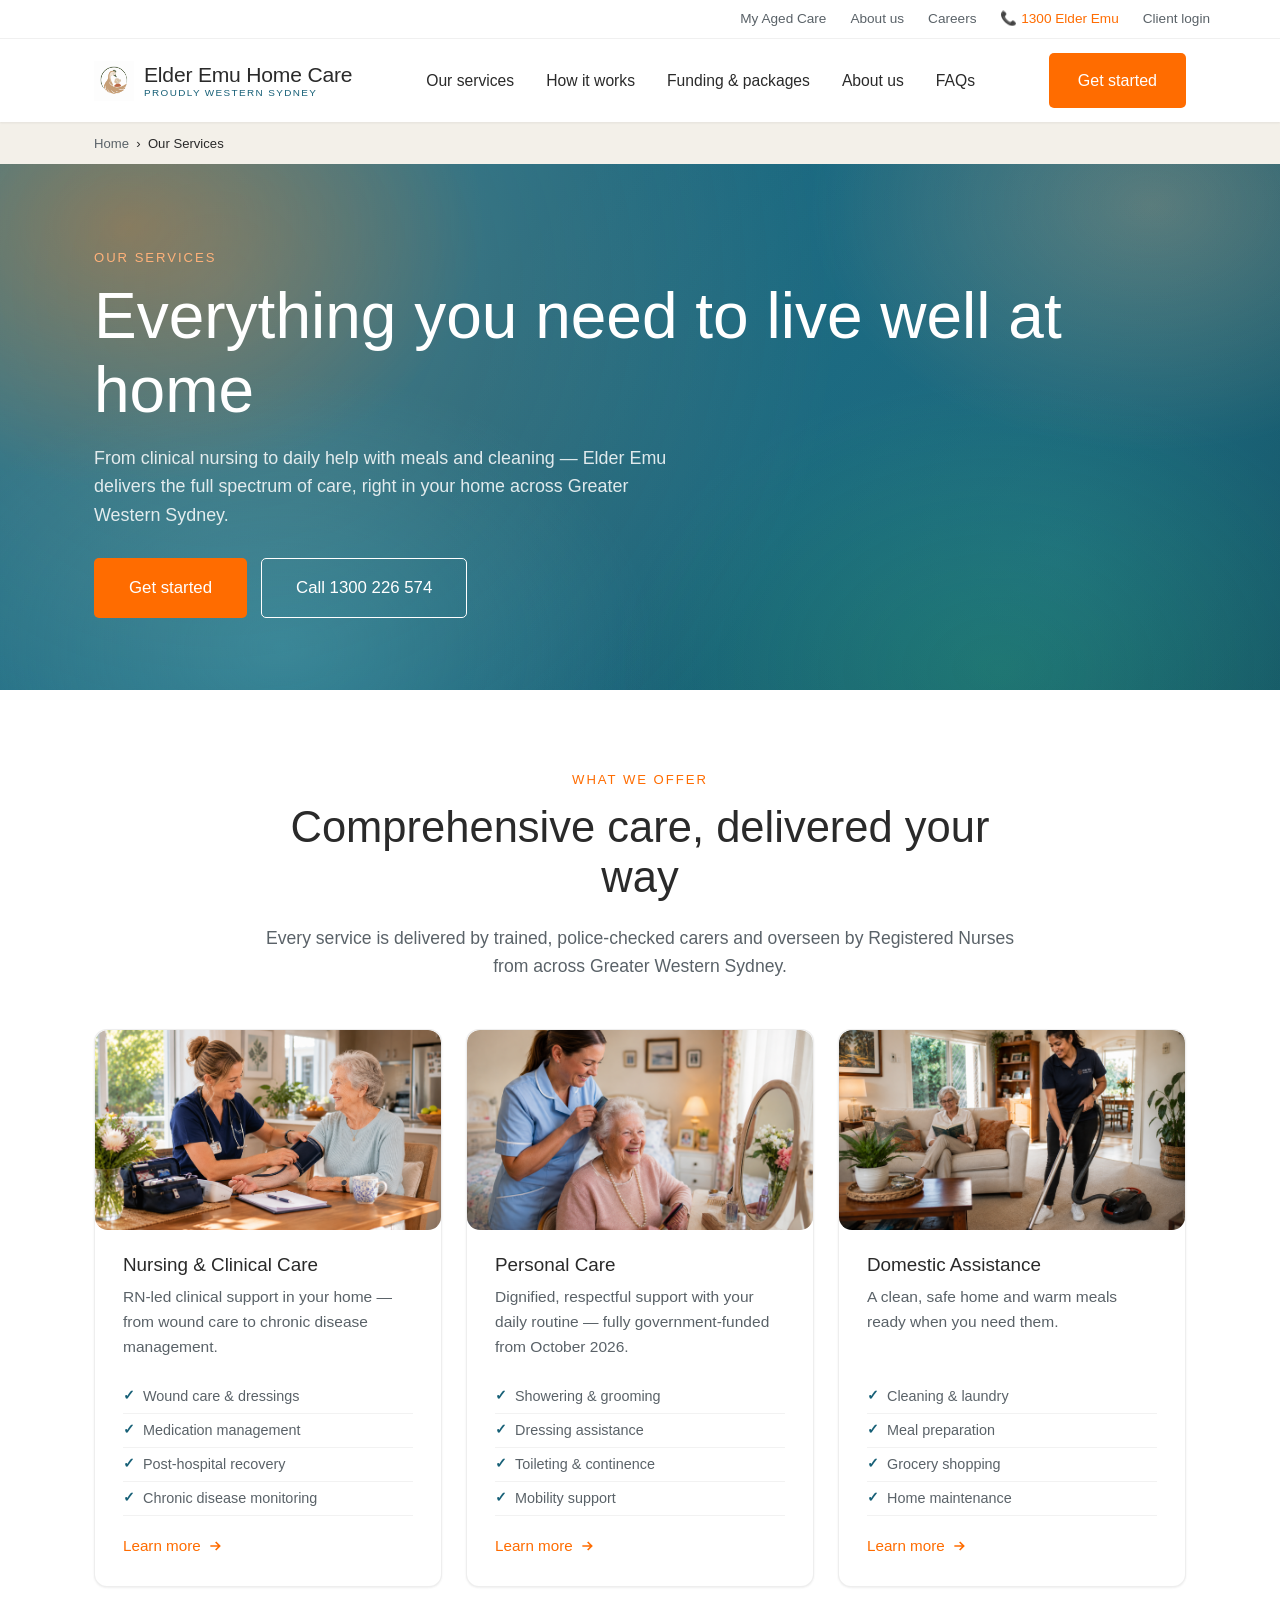
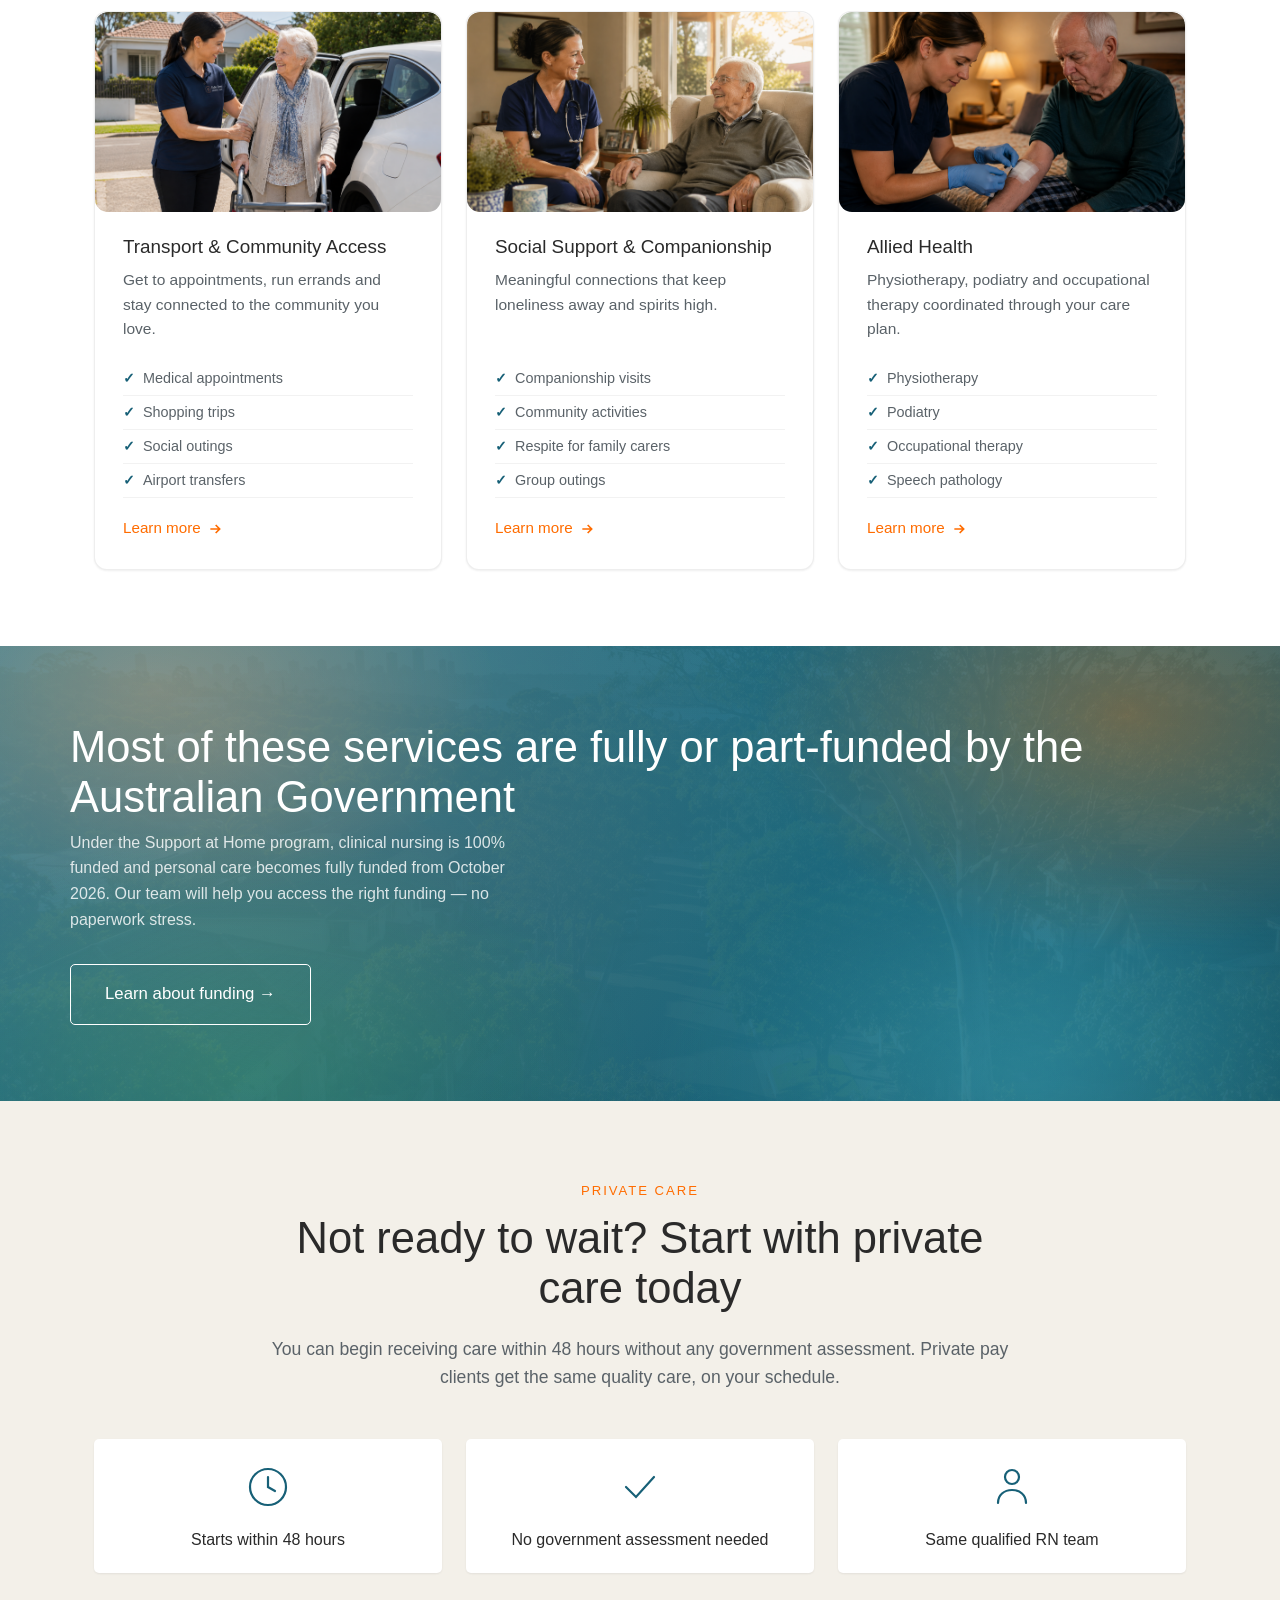
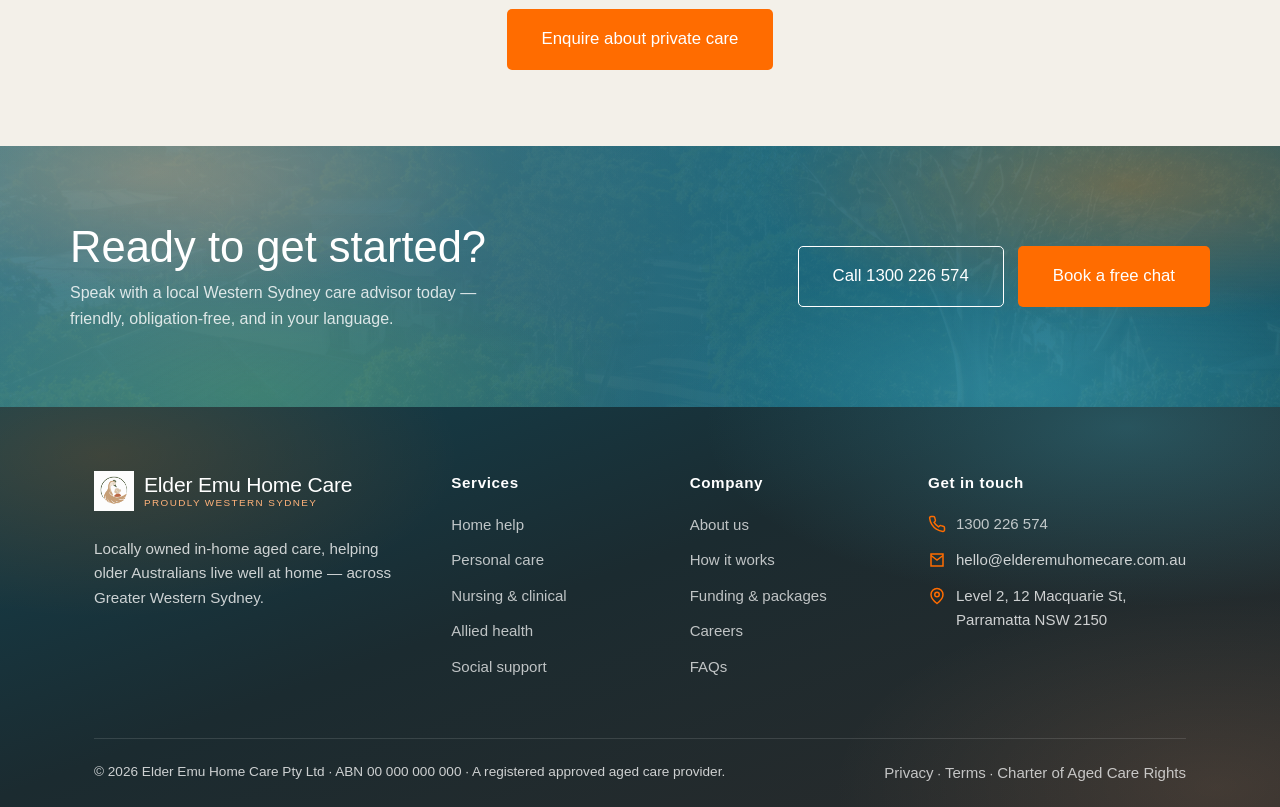
==== commit f49c0b21: "Remove oversized leftover icons from services.html service cards The card--service cards still conta" ====
--- a/services.html
+++ b/services.html
@@ -89,7 +89,6 @@
         <div class="card card--service reveal">
           <img src="images/RN taking BP.jpg" alt="Registered Nurse checking blood pressure of elderly woman in her kitchen" class="card__image" loading="lazy" />
           <div class="card__body">
-            <svg class="card__icon" viewBox="0 0 48 48" fill="none" stroke="currentColor" stroke-width="2.2" stroke-linecap="round" stroke-linejoin="round"><path d="M24 42s-16-9.6-16-21a9 9 0 0 1 16-5.6A9 9 0 0 1 40 21c0 11.4-16 21-16 21z"/><path d="M16 22h5l2-4 3 8 2-4h4"/></svg>
             <h4>Nursing &amp; Clinical Care</h4>
             <p>RN-led clinical support in your home — from wound care to chronic disease management.</p>
             <ul class="card__bullets">
@@ -106,7 +105,6 @@
         <div class="card card--service reveal">
           <img src="images/careworker combing elder hair.jpg" alt="Care worker gently grooming elderly woman's hair" class="card__image" loading="lazy" />
           <div class="card__body">
-            <svg class="card__icon" viewBox="0 0 48 48" fill="none" stroke="currentColor" stroke-width="2.2" stroke-linecap="round" stroke-linejoin="round"><circle cx="24" cy="14" r="7"/><path d="M10 40c0-8 6-13 14-13s14 5 14 13"/></svg>
             <h4>Personal Care</h4>
             <p>Dignified, respectful support with your daily routine — fully government-funded from October 2026.</p>
             <ul class="card__bullets">
@@ -123,7 +121,6 @@
         <div class="card card--service reveal">
           <img src="images/careworker vacuumming.jpg" alt="Care worker preparing a meal in the kitchen for an elderly client" class="card__image" loading="lazy" />
           <div class="card__body">
-            <svg class="card__icon" viewBox="0 0 48 48" fill="none" stroke="currentColor" stroke-width="2.2" stroke-linecap="round" stroke-linejoin="round"><path d="M6 22L24 8l18 14"/><path d="M11 19v19h26V19"/><path d="M20 38V28h8v10"/></svg>
             <h4>Domestic Assistance</h4>
             <p>A clean, safe home and warm meals ready when you need them.</p>
             <ul class="card__bullets">
@@ -140,7 +137,6 @@
         <div class="card card--service reveal">
           <img src="images/careworker helping elder out of car.jpg" alt="Care worker helping elderly man out of a car for an appointment" class="card__image" loading="lazy" />
           <div class="card__body">
-            <svg class="card__icon" viewBox="0 0 48 48" fill="none" stroke="currentColor" stroke-width="2.2" stroke-linecap="round" stroke-linejoin="round"><path d="M14 6h12l3 8H11z"/><circle cx="16" cy="38" r="4"/><circle cx="32" cy="38" r="4"/><path d="M11 14l-3 18h32l-3-12H20"/></svg>
             <h4>Transport &amp; Community Access</h4>
             <p>Get to appointments, run errands and stay connected to the community you love.</p>
             <ul class="card__bullets">
@@ -157,7 +153,6 @@
         <div class="card card--service reveal">
           <img src="images/RN consulting.jpg" alt="Care worker and elderly man sitting together on a park bench chatting" class="card__image" loading="lazy" />
           <div class="card__body">
-            <svg class="card__icon" viewBox="0 0 48 48" fill="none" stroke="currentColor" stroke-width="2.2" stroke-linecap="round" stroke-linejoin="round"><circle cx="18" cy="16" r="6"/><circle cx="32" cy="18" r="5"/><path d="M6 40c0-7 5-11 12-11s12 4 12 11"/><path d="M30 40c0-5 4-8 9-8s9 3 9 8"/></svg>
             <h4>Social Support &amp; Companionship</h4>
             <p>Meaningful connections that keep loneliness away and spirits high.</p>
             <ul class="card__bullets">
@@ -174,7 +169,6 @@
         <div class="card card--service reveal">
           <img src="images/RN changing bandage.jpg" alt="Nurse providing wound care as part of allied health services" class="card__image" loading="lazy" />
           <div class="card__body">
-            <svg class="card__icon" viewBox="0 0 48 48" fill="none" stroke="currentColor" stroke-width="2.2" stroke-linecap="round" stroke-linejoin="round"><path d="M20 6h8v14h14v8H28v14h-8V28H6v-8h14z"/></svg>
             <h4>Allied Health</h4>
             <p>Physiotherapy, podiatry and occupational therapy coordinated through your care plan.</p>
             <ul class="card__bullets">
--- a/styles.css
+++ b/styles.css
@@ -161,7 +161,19 @@
 .breadcrumb span { color: var(--text-primary); }
 
 /* ---------- Hero ---------- */
-.hero { position: relative; overflow: hidden; background: var(--sandstone-tint); }
+.hero {
+  position: relative; overflow: hidden;
+  background:
+    radial-gradient(38% 55% at 12% 18%, rgba(255,108,0,.30), transparent 60%),
+    radial-gradient(34% 50% at 88% 12%, rgba(255,178,122,.24), transparent 60%),
+    radial-gradient(42% 60% at 82% 92%, rgba(72,192,214,.26), transparent 60%),
+    linear-gradient(
+      135deg,
+      rgba(23,96,119,0.88) 0%,
+      rgba(16,74,91,0.82) 100%
+    ),
+    url('images/background1.jpg') center / cover no-repeat;
+}
 .hero__bg {
   position: absolute; inset: 0;
   background:
@@ -173,25 +185,42 @@
   width: 60%; height: 130%;
   background: radial-gradient(60% 60% at 60% 40%, rgba(23, 96, 119, .22), transparent 70%);
 }
-.hero__inner { position: relative; display: grid; grid-template-columns: 1.05fr .95fr; min-height: 480px; align-items: center; gap: 32px; }
+.hero__inner { position: relative; display: grid; grid-template-columns: 1.05fr .95fr; min-height: 460px; align-items: center; gap: 32px; }
 .hero__card {
-  background: rgba(42, 42, 42, .9); color: #fff;
-  padding: 44px 44px 48px; border-radius: var(--radius-lg);
-  box-shadow: var(--shadow-float); max-width: 520px; margin: 48px 0;
-}
+  background: linear-gradient(150deg, rgba(23,96,119,.86) 0%, rgba(12,54,68,.92) 100%);
+  color: #fff;
+  padding: 34px 38px 38px; border-radius: var(--radius-lg);
+  border: 1px solid rgba(255,255,255,.14);
+  box-shadow: var(--shadow-float), inset 0 1px 0 rgba(255,255,255,.10);
+  backdrop-filter: blur(10px); -webkit-backdrop-filter: blur(10px);
+  max-width: 520px; margin: 30px 0;
+}
+.hero__card h1 { font-size: clamp(2rem, 3.8vw, 3.1rem); }
 .hero__eyebrow { font-family: var(--font-medium); color: #ffb27a; font-size: .8rem; letter-spacing: .16em; text-transform: uppercase; margin: 0 0 18px; }
 .hero__card h1 { color: #fff; margin-bottom: 14px; }
 .hero__card p { color: rgba(255, 255, 255, .82); font-size: 1.08rem; max-width: 40ch; }
 .hero__actions { display: flex; flex-wrap: wrap; gap: 14px; margin-top: 28px; }
 .hero__art { position: relative; align-self: stretch; }
 .hero__art-figure {
-  position: absolute; inset: 40px 0 40px 0; border-radius: var(--radius-lg);
+  position: absolute; inset: 30px 0 30px 0; border-radius: var(--radius-lg);
   background:
     radial-gradient(70% 70% at 30% 25%, rgba(255,255,255,.5), transparent 60%),
     linear-gradient(160deg, #f0c9a3 0%, #c98a52 60%, #176077 100%);
   box-shadow: var(--shadow-raised); overflow: hidden;
 }
 .hero__art-figure svg { position: absolute; inset: 0; width: 100%; height: 100%; }
+.hero__art-figure {
+  overflow: hidden;
+}
+.hero__art-figure img {
+  position: absolute;
+  inset: 0;
+  width: 100%;
+  height: 100%;
+  object-fit: cover;
+  object-position: center top;
+  display: block;
+}
 
 /* ---------- Section scaffold ---------- */
 .section { padding: 76px 0; }
@@ -202,8 +231,30 @@
 .eyebrow { display: inline-block; font-family: var(--font-medium); color: var(--accent); font-size: .82rem; letter-spacing: .15em; text-transform: uppercase; margin-bottom: 12px; }
 
 /* ---------- Stat / trust bar ---------- */
-.trustbar { background: var(--brand-teal); color: #fff; }
-.trustbar__grid { display: grid; grid-template-columns: repeat(4, 1fr); gap: 24px; padding: 40px 0; text-align: center; }
+.trustbar {
+  position: relative;
+  overflow: hidden;
+  color: #fff;
+  background:
+    radial-gradient(48% 85% at 10% 12%, rgba(255,108,0,.38), transparent 58%),   /* brand orange */
+    radial-gradient(46% 80% at 90% 8%, rgba(255,178,122,.32), transparent 58%),   /* warm peach */
+    radial-gradient(52% 95% at 78% 96%, rgba(45,203,72,.20), transparent 58%),    /* success green pop */
+    radial-gradient(50% 90% at 22% 92%, rgba(72,192,214,.34), transparent 58%),   /* bright cyan-teal */
+    linear-gradient(135deg, #1c7591 0%, var(--brand-teal) 58%, var(--brand-teal-dark) 100%);
+}
+.trustbar::before {
+  content: ""; position: absolute; inset: 0;
+  background: url('images/background2.jpg') center / cover no-repeat;
+  opacity: .05; pointer-events: none;
+}
+.trustbar__grid {
+  position: relative; z-index: 1;
+  display: grid; grid-template-columns: repeat(4, 1fr); gap: 24px;
+  padding: 44px 0; text-align: center;
+}
+.trustbar__grid > div:not(:last-child) {
+  border-right: 1px solid rgba(255,255,255,.14);
+}
 .trust__num { font-family: var(--font-display); font-weight: 300; font-size: 2.6rem; line-height: 1; }
 .trust__label { font-family: var(--font-medium); font-size: .92rem; color: rgba(255, 255, 255, .82); margin-top: 8px; }
 
@@ -216,21 +267,107 @@
 
 /* ---------- Cards (services) ---------- */
 .cards { display: grid; grid-template-columns: repeat(3, 1fr); gap: 24px; }
+/* Base card — remove all padding, let inner sections handle it */
 .card {
-  background: #fff; border: 1px solid rgba(42, 42, 42, .08); border-radius: var(--radius);
-  padding: 28px; box-shadow: var(--shadow-flat);
-  transition: transform .3s var(--ease), box-shadow .3s var(--ease), border-color .3s var(--ease);
-}
-.card:hover { transform: translateY(-4px); box-shadow: var(--shadow-raised); border-color: rgba(255, 108, 0, .35); }
-.card__icon { width: 52px; height: 52px; margin-bottom: 18px; color: var(--accent); }
-.card h4 { font-size: 1.2rem; margin-bottom: 10px; }
-.card p { color: var(--text-muted); font-size: .98rem; margin-bottom: 16px; }
-.card__link { font-family: var(--font-medium); display: inline-flex; align-items: center; gap: 6px; }
-.card__link svg { width: 16px; height: 16px; transition: transform .2s ease; }
-.card:hover .card__link svg { transform: translateX(4px); }
+  background: #fff;
+  border: 1px solid rgba(42,42,42,.08);
+  border-radius: var(--radius-lg);
+  padding: 0;
+  box-shadow: var(--shadow-flat);
+  overflow: hidden;
+  display: flex;
+  flex-direction: column;
+  transition: transform .3s var(--ease),
+              box-shadow .3s var(--ease),
+              border-color .3s var(--ease);
+}
+.card:hover {
+  transform: translateY(-5px);
+  box-shadow: var(--shadow-raised);
+  border-color: rgba(255,108,0,.35);
+}
+
+/* Top image panel — same height on every card */
+.card__media {
+  width: 100%;
+  height: 210px;
+  overflow: hidden;
+  flex: none;
+  position: relative;
+}
+.card__media img {
+  width: 100%; height: 100%;
+  object-fit: cover; display: block;
+  transition: transform .4s var(--ease);
+}
+.card:hover .card__media img {
+  transform: scale(1.04);
+}
+
+/* Colour block fallback for cards without a photo */
+.card__media--icon {
+  background: linear-gradient(
+    135deg,
+    var(--sandstone-tint) 0%,
+    var(--sandstone) 100%
+  );
+  display: flex;
+  align-items: center;
+  justify-content: center;
+}
+.card__media--icon svg {
+  width: 64px; height: 64px;
+  color: var(--brand-teal);
+  opacity: .7;
+}
+
+/* Card body — all padding lives here */
+.card__body {
+  padding: 24px 28px 28px;
+  display: flex;
+  flex-direction: column;
+  flex: 1;
+}
+.card__body p {
+  color: var(--text-muted);
+  font-size: .97rem;
+  margin-bottom: 20px;
+  flex: 1;
+}
+.card__body h4 {
+  font-size: 1.18rem;
+  margin-bottom: 10px;
+  margin-top: 0;
+  color: var(--text-primary);
+}
+.card__body .card__link {
+  font-family: var(--font-medium);
+  display: inline-flex;
+  align-items: center;
+  gap: 6px;
+  margin-top: auto;
+  color: var(--accent);
+  font-size: .95rem;
+}
+.card__body .card__link svg {
+  width: 16px; height: 16px;
+  transition: transform .2s ease;
+}
+.card:hover .card__body .card__link svg {
+  transform: translateX(4px);
+}
 
 /* ---------- Split feature block ---------- */
-.split { display: grid; grid-template-columns: 1fr 1fr; gap: 56px; align-items: center; }
+.split {
+  display: grid;
+  grid-template-columns: 1fr 1fr;
+  gap: 56px;
+  align-items: center;
+}
+@media (max-width: 767px) {
+  .split { grid-template-columns: 1fr; gap: 32px; }
+  .split__img-wrap { min-height: 260px; }
+}
 .split__art {
   border-radius: var(--radius-lg); min-height: 360px;
   background: linear-gradient(150deg, #f0c9a3 0%, #176077 100%);
@@ -261,8 +398,24 @@
   box-shadow: var(--shadow-raised); display: grid; grid-template-columns: 1.1fr .9fr;
   gap: 48px; align-items: center;
 }
-.funding__art { display: flex; align-items: center; justify-content: center; }
-.funding__art svg { width: 100%; max-width: 300px; }
+.funding__art {
+  border-radius: var(--radius-lg);
+  overflow: hidden;
+  box-shadow: var(--shadow-raised);
+  align-self: stretch;
+  min-height: 280px;
+  position: relative;
+}
+.funding__art img {
+  position: absolute;
+  inset: 0;
+  width: 100%;
+  height: 100%;
+  object-fit: cover;
+  object-position: center top;
+  display: block;
+  border-radius: var(--radius-lg);
+}
 
 /* ---------- Testimonial ---------- */
 .testimonial { background: var(--text-primary); color: #fff; text-align: center; }
@@ -276,8 +429,47 @@
 .stars { color: var(--accent); font-size: 1.4rem; letter-spacing: 4px; margin-bottom: 24px; }
 
 /* ---------- CTA band ---------- */
-.cta-band { background: var(--brand-teal); color: #fff; }
-.cta-band__inner { display: flex; align-items: center; justify-content: space-between; gap: 32px; flex-wrap: wrap; }
+.cta-band {
+  position: relative;
+  overflow: hidden;
+  color: #fff;
+  background:
+    radial-gradient(50% 90% at 88% 15%, rgba(255,108,0,.40), transparent 58%),    /* brand orange */
+    radial-gradient(46% 82% at 12% 10%, rgba(255,178,122,.30), transparent 58%),   /* warm peach */
+    radial-gradient(52% 95% at 20% 95%, rgba(45,203,72,.20), transparent 58%),     /* success green pop */
+    radial-gradient(50% 90% at 80% 95%, rgba(72,192,214,.34), transparent 58%),    /* bright cyan-teal */
+    linear-gradient(135deg, #1c7591 0%, var(--brand-teal) 58%, var(--brand-teal-dark) 100%);
+}
+.cta-band::before {
+  content: ""; position: absolute; inset: 0;
+  background: url('images/background2.jpg') center / cover no-repeat;
+  opacity: .05; pointer-events: none;
+}
+.cta-band__inner {
+  position: relative; z-index: 1;
+  display: flex; align-items: center; justify-content: space-between;
+  gap: 32px; flex-wrap: wrap;
+}
+
+/* ---------- Living brand mesh (gentle drifting glows) ---------- */
+@keyframes meshDrift {
+  0%   { transform: translate3d(-4%, -3%, 0) scale(1.08); }
+  100% { transform: translate3d(4%, 3%, 0) scale(1.16); }
+}
+.trustbar::after,
+.cta-band::after,
+.page-hero::after,
+.suburb-band::after {
+  content: ""; position: absolute; inset: -25%;
+  z-index: 0; pointer-events: none;
+  background:
+    radial-gradient(circle at 28% 32%, rgba(255,178,122,.22), transparent 42%),
+    radial-gradient(circle at 72% 66%, rgba(72,192,214,.20), transparent 42%);
+  animation: meshDrift 22s var(--ease) infinite alternate;
+}
+/* Keep drifting light off photo-backed overlays to protect contrast */
+.page-hero--image::after,
+.suburb-band--image::after { display: none; }
 .cta-band h2 { color: #fff; margin: 0; }
 .cta-band p { color: rgba(255, 255, 255, .82); margin: 8px 0 0; max-width: 52ch; }
 .cta-band__actions { display: flex; gap: 14px; flex-wrap: wrap; }
@@ -298,7 +490,18 @@
 .faq__a p { color: var(--text-muted); padding: 0 4px 22px; margin: 0; }
 
 /* ---------- Footer ---------- */
-.footer { background: var(--text-primary); color: rgba(255, 255, 255, .72); padding: 64px 0 0; }
+.footer {
+  position: relative;
+  overflow: hidden;
+  color: rgba(255, 255, 255, .78);
+  padding: 64px 0 0;
+  background:
+    radial-gradient(55% 75% at 88% 5%, rgba(72,192,214,.28), transparent 60%),   /* bright cyan-teal */
+    radial-gradient(48% 70% at 8% 12%, rgba(255,108,0,.18), transparent 58%),     /* brand orange */
+    radial-gradient(50% 80% at 95% 95%, rgba(255,178,122,.12), transparent 60%),  /* warm peach */
+    linear-gradient(160deg, #12414f 0%, #1b2b30 45%, var(--text-primary) 100%);
+}
+.footer .container { position: relative; z-index: 1; }
 .footer__grid { display: grid; grid-template-columns: 1.6fr 1fr 1fr 1fr; gap: 40px; padding-bottom: 48px; }
 .footer__brand .logo__name { color: #fff; }
 .footer__brand p { font-size: .95rem; margin-top: 18px; max-width: 38ch; }
@@ -322,8 +525,15 @@
   .hero__art { display: none; }
   .hero__card { margin: 36px 0; }
   .features, .cards, .steps, .trustbar__grid { grid-template-columns: repeat(2, 1fr); }
+  .cards { grid-template-columns: repeat(2, 1fr); }
   .split, .funding__inner { grid-template-columns: 1fr; gap: 32px; }
   .footer__grid { grid-template-columns: 1fr 1fr; }
+}
+@media (min-width: 768px) and (max-width: 991px) {
+  .card__media { height: 180px; }
+  /* 2-col trustbar: divider only between the two columns */
+  .trustbar__grid > div:not(:last-child) { border-right: 0; }
+  .trustbar__grid > div:nth-child(odd) { border-right: 1px solid rgba(255,255,255,.14); }
 }
 @media (max-width: 767px) {
   .nav-links, .header__top-inner { display: none; }
@@ -335,21 +545,40 @@
   .header.nav-open { position: relative; }
   .section { padding: 56px 0; }
   .features, .cards, .steps, .trustbar__grid, .footer__grid { grid-template-columns: 1fr; }
+  .cards { grid-template-columns: 1fr; }
+  .card__media { height: 220px; }
+  .card__media--icon { height: 140px; }
+  /* 1-col trustbar: use horizontal separators instead of vertical */
+  .trustbar__grid > div:not(:last-child) {
+    border-right: 0;
+    border-bottom: 1px solid rgba(255,255,255,.14);
+    padding-bottom: 20px;
+  }
   .hero__actions .btn, .cta-band__actions .btn { width: 100%; }
 }
 
 /* ---------- Page hero (inner pages) ---------- */
 .page-hero {
   position: relative; overflow: hidden;
-  background: var(--brand-teal); color: #fff;
+  color: #fff;
   padding: 80px 0 72px;
+  background:
+    radial-gradient(48% 85% at 10% 12%, rgba(255,108,0,.36), transparent 58%),   /* brand orange */
+    radial-gradient(46% 80% at 90% 8%, rgba(255,178,122,.30), transparent 58%),   /* warm peach */
+    radial-gradient(52% 95% at 78% 96%, rgba(45,203,72,.18), transparent 58%),    /* success green pop */
+    radial-gradient(50% 90% at 22% 92%, rgba(72,192,214,.32), transparent 58%),   /* bright cyan-teal */
+    linear-gradient(135deg, #1c7591 0%, var(--brand-teal) 58%, var(--brand-teal-dark) 100%);
 }
 .page-hero--image {
   background-size: cover; background-position: center;
 }
 .page-hero--image::before {
   content: ""; position: absolute; inset: 0;
-  background: rgba(23,96,119,.88);
+  background:
+    radial-gradient(50% 90% at 12% 10%, rgba(255,108,0,.28), transparent 60%),
+    radial-gradient(50% 90% at 88% 12%, rgba(255,178,122,.22), transparent 60%),
+    radial-gradient(55% 95% at 80% 95%, rgba(72,192,214,.30), transparent 60%),
+    linear-gradient(135deg, rgba(23,96,119,.90) 0%, rgba(16,74,91,.86) 100%);
 }
 .page-hero .container { position: relative; z-index: 1; }
 .page-hero h1 { color: #fff; margin-bottom: 16px; }
@@ -419,7 +648,11 @@
   margin: 0;
 }
 .notice--teal {
-  background: var(--brand-teal); color: #fff;
+  color: #fff;
+  background:
+    radial-gradient(60% 120% at 92% 8%, rgba(255,108,0,.30), transparent 60%),
+    radial-gradient(60% 120% at 8% 95%, rgba(72,192,214,.28), transparent 60%),
+    linear-gradient(135deg, #1c7591 0%, var(--brand-teal) 60%, var(--brand-teal-dark) 100%);
 }
 .notice--teal h3, .notice--teal h4 { color: #fff; }
 .notice--teal p { color: rgba(255,255,255,.88); }
@@ -541,13 +774,23 @@
 /* ---------- Western Sydney band ---------- */
 .suburb-band {
   position: relative; overflow: hidden;
-  background: var(--brand-teal); color: #fff;
+  color: #fff;
   text-align: center; padding: 72px 0;
+  background:
+    radial-gradient(48% 85% at 10% 12%, rgba(255,108,0,.34), transparent 58%),
+    radial-gradient(46% 80% at 90% 8%, rgba(255,178,122,.28), transparent 58%),
+    radial-gradient(52% 95% at 78% 96%, rgba(45,203,72,.18), transparent 58%),
+    radial-gradient(50% 90% at 22% 92%, rgba(72,192,214,.32), transparent 58%),
+    linear-gradient(135deg, #1c7591 0%, var(--brand-teal) 58%, var(--brand-teal-dark) 100%);
 }
 .suburb-band--image { background-size: cover; background-position: center; }
 .suburb-band--image::before {
   content: ""; position: absolute; inset: 0;
-  background: rgba(23,96,119,.82);
+  background:
+    radial-gradient(50% 90% at 12% 10%, rgba(255,108,0,.28), transparent 60%),
+    radial-gradient(50% 90% at 88% 12%, rgba(255,178,122,.22), transparent 60%),
+    radial-gradient(55% 95% at 80% 95%, rgba(72,192,214,.30), transparent 60%),
+    linear-gradient(135deg, rgba(23,96,119,.90) 0%, rgba(16,74,91,.86) 100%);
 }
 .suburb-band .container { position: relative; z-index: 1; }
 .suburb-band h2 { color: #fff; margin-bottom: 12px; }
@@ -670,6 +913,44 @@
   background: rgba(23,96,119,.85);
 }
 .testimonial--bg .container { position: relative; z-index: 1; }
+.testimonial--bg .section__head h2 {
+  text-shadow: 0 2px 12px rgba(0,0,0,0.3);
+}
+.testimonial--bg .section__head .eyebrow {
+  text-shadow: 0 1px 6px rgba(0,0,0,0.25);
+}
+.testimonial--bg { padding: 80px 0; }
+
+.testimonial--bg .section__head { color: #fff; }
+.testimonial--bg .section__head h2 {
+  color: #fff;
+  text-shadow: 0 2px 16px rgba(0,0,0,.3);
+}
+.testimonial--bg .section__head .eyebrow {
+  color: var(--sandstone);
+  text-shadow: 0 1px 8px rgba(0,0,0,.2);
+}
+
+/* Glassmorphism card style over dark bg */
+.testimonial--bg .testimonial-card {
+  background: rgba(255,255,255,0.10);
+  backdrop-filter: blur(12px);
+  -webkit-backdrop-filter: blur(12px);
+  border: 1px solid rgba(255,255,255,0.20);
+  color: #fff;
+}
+.testimonial--bg .testimonial-card blockquote {
+  color: rgba(255,255,255,0.92);
+}
+.testimonial--bg .testimonial-card .testimonial__by {
+  color: #ffb27a;
+}
+.testimonial--bg .testimonial-card .muted {
+  color: rgba(255,255,255,0.6);
+}
+.testimonial--bg .testimonial-card .stars {
+  color: #ffb27a;
+}
 
 /* ---------- Hero image replacement ---------- */
 .hero__art-figure--img {
@@ -685,22 +966,49 @@
 /* ---------- Split with real image ---------- */
 .split__img-wrap {
   border-radius: var(--radius-lg);
-  overflow: hidden; box-shadow: var(--shadow-raised);
-  min-height: 360px; position: relative;
+  overflow: hidden;
+  box-shadow: var(--shadow-raised);
+  position: relative;
+  aspect-ratio: 4 / 3;
+  min-height: 320px;
 }
 .split__img-wrap img {
-  width: 100%; height: 100%; object-fit: cover;
-  position: absolute; inset: 0;
+  width: 100%; height: 100%;
+  object-fit: cover;
+  object-position: center;
+  display: block;
+  position: absolute;
+  inset: 0;
 }
 
 /* ---------- How-it-works supporting image ---------- */
 .how-image {
-  margin-top: 48px; border-radius: var(--radius-lg);
-  overflow: hidden; box-shadow: var(--shadow-raised);
-  max-height: 400px;
+  margin-top: 48px;
+  border-radius: var(--radius-lg);
+  overflow: hidden;
+  box-shadow: var(--shadow-raised);
+  height: 360px;
+  position: relative;
 }
 .how-image img {
-  width: 100%; height: 100%; object-fit: cover;
+  width: 100%; height: 100%;
+  object-fit: cover;
+  object-position: center 30%;
+  display: block;
+}
+.how-image__caption {
+  position: absolute;
+  bottom: 0; left: 0; right: 0;
+  padding: 20px 28px;
+  background: linear-gradient(
+    to top,
+    rgba(23,96,119,0.88) 0%,
+    transparent 100%
+  );
+  color: #fff;
+  font-family: var(--font-medium);
+  font-size: 1rem;
+  line-height: 1.4;
 }
 
 /* ---------- Section background texture ---------- */
@@ -709,8 +1017,8 @@
 }
 .section--textured::after {
   content: ""; position: absolute; inset: 0;
-  background-image: url('images/background1.jpg');
-  background-size: cover; opacity: .06;
+  background-image: url('images/background2.jpg');
+  background-size: cover; opacity: .04;
   pointer-events: none;
 }
 
@@ -735,7 +1043,11 @@
 }
 .quote-banner::before {
   content: ""; position: absolute; inset: 0;
-  background: rgba(23,96,119,.82);
+  background:
+    radial-gradient(50% 90% at 12% 10%, rgba(255,108,0,.28), transparent 60%),
+    radial-gradient(50% 90% at 88% 12%, rgba(255,178,122,.22), transparent 60%),
+    radial-gradient(55% 95% at 80% 95%, rgba(72,192,214,.30), transparent 60%),
+    linear-gradient(135deg, rgba(23,96,119,.90) 0%, rgba(16,74,91,.86) 100%);
 }
 .quote-banner .container { position: relative; z-index: 1; }
 .quote-banner blockquote {
@@ -746,7 +1058,7 @@
 
 /* ---------- Logo image replacement ---------- */
 .logo__img {
-  height: 48px; width: auto; flex: none;
+  height: 40px; width: auto; flex: none;
   object-fit: contain;
 }
 
